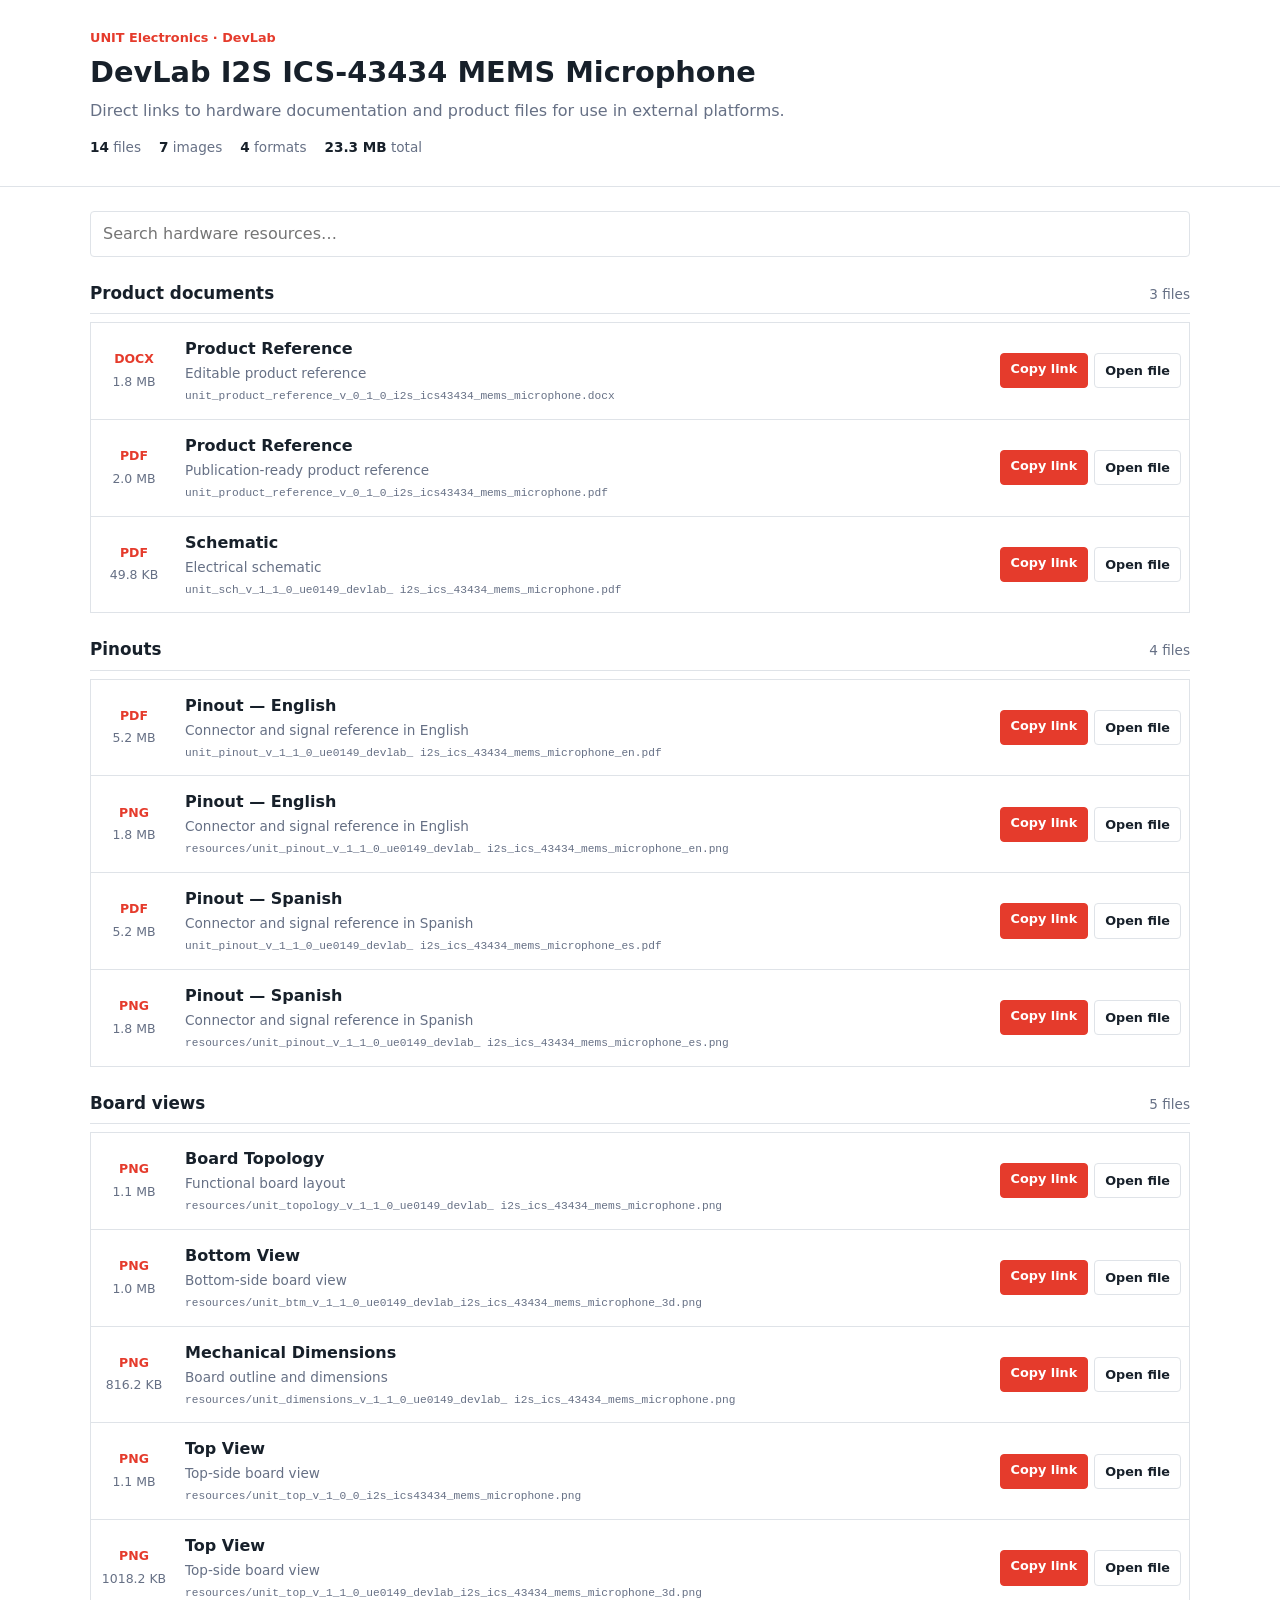
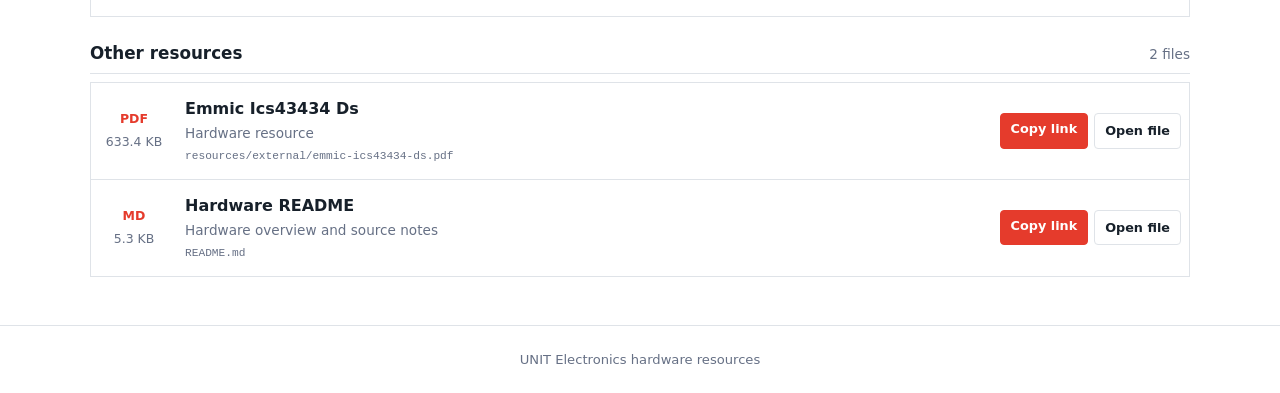
==== docs/index.html @ d840b743 "Auto-update hardware documentation [skip ci]" ====
<!DOCTYPE html>
<html lang="en">
<head>
  <base href="hardware/">
  <meta charset="UTF-8">
  <meta name="viewport" content="width=device-width, initial-scale=1.0">
  <meta name="description" content="DevLab I2S ICS-43434 MEMS Microphone hardware documentation and downloads">
  <title>DevLab I2S ICS-43434 MEMS Microphone | Hardware Resources</title>
  <style>
    :root {
      --ink: #17202a;
      --muted: #667085;
      --line: #dfe3e8;
      --brand: #e53b2c;
    }
    * { box-sizing: border-box; }
    body {
      margin: 0;
      color: var(--ink);
      font: 16px/1.5 Inter, ui-sans-serif, system-ui, -apple-system, sans-serif;
    }
    .site-header { border-bottom: 1px solid var(--line); }
    .header-content, main {
      width: min(1100px, calc(100% - 32px));
      margin: 0 auto;
    }
    .header-content { padding: 28px 0; }
    .eyebrow {
      margin: 0 0 4px;
      color: var(--brand);
      font-size: .8rem;
      font-weight: 700;
    }
    h1 { margin: 0; font-size: 1.8rem; }
    .subtitle { margin: 5px 0 0; color: var(--muted); }
    .summary {
      display: flex;
      flex-wrap: wrap;
      gap: 18px;
      margin-top: 14px;
      color: var(--muted);
      font-size: .85rem;
    }
    .summary strong { color: var(--ink); }
    main { padding: 24px 0 48px; }
    .toolbar { margin-bottom: 24px; }
    .search {
      width: 100%;
      padding: 10px 12px;
      border: 1px solid var(--line);
      border-radius: 4px;
      color: var(--ink);
      font: inherit;
    }
    .search:focus { outline: 2px solid #f6c4bf; border-color: var(--brand); }
    .resource-section { margin-top: 24px; }
    .section-heading {
      display: flex;
      align-items: baseline;
      justify-content: space-between;
      margin-bottom: 8px;
      border-bottom: 1px solid var(--line);
    }
    .section-heading h2 { margin: 0 0 7px; font-size: 1.05rem; }
    .section-heading span { color: var(--muted); font-size: .85rem; }
    .resource-list { border-top: 1px solid var(--line); }
    .resource-item {
      display: grid;
      grid-template-columns: 70px minmax(0, 1fr) auto;
      align-items: center;
      gap: 16px;
      padding: 14px 8px;
      border: 1px solid var(--line);
      border-top: 0;
    }
    .file-meta { display: grid; gap: 4px; text-align: center; }
    .file-type {
      color: var(--brand);
      font-size: .78rem;
    }
    .file-size { color: var(--muted); font-size: .78rem; }
    .resource-details { min-width: 0; }
    .resource-item h3 { margin: 0; font-size: 1rem; }
    .resource-item p {
      display: inline;
      margin: 0 8px 0 0;
      color: var(--muted);
      font-size: .85rem;
    }
    .resource-item code {
      display: block;
      overflow: hidden;
      margin-top: 3px;
      color: var(--muted);
      font-size: .7rem;
      text-overflow: ellipsis;
      white-space: nowrap;
    }
    .actions { display: flex; gap: 6px; }
    .button {
      display: inline-flex;
      justify-content: center;
      padding: 7px 10px;
      border: 1px solid var(--line);
      border-radius: 4px;
      color: var(--ink);
      background: #fff;
      cursor: pointer;
      text-decoration: none;
      font-size: .8rem;
      font-weight: 600;
      font-family: inherit;
    }
    .button:hover { border-color: #aeb4bd; }
    .button.primary { color: #fff; border-color: var(--brand); background: var(--brand); }
    .empty-state { display: none; padding: 32px 0; color: var(--muted); text-align: center; }
    footer { padding: 24px 16px; border-top: 1px solid var(--line); color: var(--muted); text-align: center; font-size: .82rem; }
    [hidden] { display: none !important; }
    .visually-hidden {
      position: absolute;
      width: 1px;
      height: 1px;
      padding: 0;
      margin: -1px;
      overflow: hidden;
      clip: rect(0, 0, 0, 0);
      white-space: nowrap;
      border: 0;
    }
    @media (max-width: 680px) {
      .resource-item { grid-template-columns: 52px minmax(0, 1fr); }
      .actions { grid-column: 1 / -1; padding-left: 68px; }
    }
  </style>
</head>
<body>
  <header class="site-header">
    <div class="header-content">
      <p class="eyebrow">UNIT Electronics · DevLab</p>
      <h1>DevLab I2S ICS-43434 MEMS Microphone</h1>
      <p class="subtitle">Direct links to hardware documentation and product files for use in external platforms.</p>
      <div class="summary" aria-label="Resource summary">
        <span><strong>14</strong> files</span>
        <span><strong>7</strong> images</span>
        <span><strong>4</strong> formats</span>
        <span><strong>23.3 MB</strong> total</span>
      </div>
    </div>
  </header>
  <main>
    <div class="toolbar">
      <label for="resource-search" class="visually-hidden">Search hardware resources</label>
      <input id="resource-search" class="search" type="search" placeholder="Search hardware resources…" autocomplete="off">
    </div>

      <section class="resource-section">
        <div class="section-heading">
          <h2>Product documents</h2>
          <span>3 files</span>
        </div>
        <div class="resource-list">
        <article class="resource-item" data-search="product reference unit_product_reference_v_0_1_0_i2s_ics43434_mems_microphone.docx editable product reference">
          <div class="file-meta">
            <strong class="file-type">DOCX</strong>
            <span class="file-size">1.8 MB</span>
          </div>
          <div class="resource-details">
            <h3>Product Reference</h3>
            <p>Editable product reference</p>
            <code title="unit_product_reference_v_0_1_0_i2s_ics43434_mems_microphone.docx">unit_product_reference_v_0_1_0_i2s_ics43434_mems_microphone.docx</code>
          </div>
          <div class="actions">
            <button class="button primary copy-link" type="button" data-url="unit_product_reference_v_0_1_0_i2s_ics43434_mems_microphone.docx">Copy link</button>
            <a class="button" href="unit_product_reference_v_0_1_0_i2s_ics43434_mems_microphone.docx" target="_blank" rel="noopener">Open file</a>
          </div>
        </article>

        <article class="resource-item" data-search="product reference unit_product_reference_v_0_1_0_i2s_ics43434_mems_microphone.pdf publication-ready product reference">
          <div class="file-meta">
            <strong class="file-type">PDF</strong>
            <span class="file-size">2.0 MB</span>
          </div>
          <div class="resource-details">
            <h3>Product Reference</h3>
            <p>Publication-ready product reference</p>
            <code title="unit_product_reference_v_0_1_0_i2s_ics43434_mems_microphone.pdf">unit_product_reference_v_0_1_0_i2s_ics43434_mems_microphone.pdf</code>
          </div>
          <div class="actions">
            <button class="button primary copy-link" type="button" data-url="unit_product_reference_v_0_1_0_i2s_ics43434_mems_microphone.pdf">Copy link</button>
            <a class="button" href="unit_product_reference_v_0_1_0_i2s_ics43434_mems_microphone.pdf" target="_blank" rel="noopener">Open file</a>
          </div>
        </article>

        <article class="resource-item" data-search="schematic unit_sch_v_1_1_0_ue0149_devlab_ i2s_ics_43434_mems_microphone.pdf electrical schematic">
          <div class="file-meta">
            <strong class="file-type">PDF</strong>
            <span class="file-size">49.8 KB</span>
          </div>
          <div class="resource-details">
            <h3>Schematic</h3>
            <p>Electrical schematic</p>
            <code title="unit_sch_v_1_1_0_ue0149_devlab_ i2s_ics_43434_mems_microphone.pdf">unit_sch_v_1_1_0_ue0149_devlab_ i2s_ics_43434_mems_microphone.pdf</code>
          </div>
          <div class="actions">
            <button class="button primary copy-link" type="button" data-url="unit_sch_v_1_1_0_ue0149_devlab_%20i2s_ics_43434_mems_microphone.pdf">Copy link</button>
            <a class="button" href="unit_sch_v_1_1_0_ue0149_devlab_%20i2s_ics_43434_mems_microphone.pdf" target="_blank" rel="noopener">Open file</a>
          </div>
        </article>
        </div>
      </section>
      <section class="resource-section">
        <div class="section-heading">
          <h2>Pinouts</h2>
          <span>4 files</span>
        </div>
        <div class="resource-list">
        <article class="resource-item" data-search="pinout — english unit_pinout_v_1_1_0_ue0149_devlab_ i2s_ics_43434_mems_microphone_en.pdf connector and signal reference in english">
          <div class="file-meta">
            <strong class="file-type">PDF</strong>
            <span class="file-size">5.2 MB</span>
          </div>
          <div class="resource-details">
            <h3>Pinout — English</h3>
            <p>Connector and signal reference in English</p>
            <code title="unit_pinout_v_1_1_0_ue0149_devlab_ i2s_ics_43434_mems_microphone_en.pdf">unit_pinout_v_1_1_0_ue0149_devlab_ i2s_ics_43434_mems_microphone_en.pdf</code>
          </div>
          <div class="actions">
            <button class="button primary copy-link" type="button" data-url="unit_pinout_v_1_1_0_ue0149_devlab_%20i2s_ics_43434_mems_microphone_en.pdf">Copy link</button>
            <a class="button" href="unit_pinout_v_1_1_0_ue0149_devlab_%20i2s_ics_43434_mems_microphone_en.pdf" target="_blank" rel="noopener">Open file</a>
          </div>
        </article>

        <article class="resource-item" data-search="pinout — english resources/unit_pinout_v_1_1_0_ue0149_devlab_ i2s_ics_43434_mems_microphone_en.png connector and signal reference in english">
          <div class="file-meta">
            <strong class="file-type">PNG</strong>
            <span class="file-size">1.8 MB</span>
          </div>
          <div class="resource-details">
            <h3>Pinout — English</h3>
            <p>Connector and signal reference in English</p>
            <code title="resources/unit_pinout_v_1_1_0_ue0149_devlab_ i2s_ics_43434_mems_microphone_en.png">resources/unit_pinout_v_1_1_0_ue0149_devlab_ i2s_ics_43434_mems_microphone_en.png</code>
          </div>
          <div class="actions">
            <button class="button primary copy-link" type="button" data-url="resources/unit_pinout_v_1_1_0_ue0149_devlab_%20i2s_ics_43434_mems_microphone_en.png">Copy link</button>
            <a class="button" href="resources/unit_pinout_v_1_1_0_ue0149_devlab_%20i2s_ics_43434_mems_microphone_en.png" target="_blank" rel="noopener">Open file</a>
          </div>
        </article>

        <article class="resource-item" data-search="pinout — spanish unit_pinout_v_1_1_0_ue0149_devlab_ i2s_ics_43434_mems_microphone_es.pdf connector and signal reference in spanish">
          <div class="file-meta">
            <strong class="file-type">PDF</strong>
            <span class="file-size">5.2 MB</span>
          </div>
          <div class="resource-details">
            <h3>Pinout — Spanish</h3>
            <p>Connector and signal reference in Spanish</p>
            <code title="unit_pinout_v_1_1_0_ue0149_devlab_ i2s_ics_43434_mems_microphone_es.pdf">unit_pinout_v_1_1_0_ue0149_devlab_ i2s_ics_43434_mems_microphone_es.pdf</code>
          </div>
          <div class="actions">
            <button class="button primary copy-link" type="button" data-url="unit_pinout_v_1_1_0_ue0149_devlab_%20i2s_ics_43434_mems_microphone_es.pdf">Copy link</button>
            <a class="button" href="unit_pinout_v_1_1_0_ue0149_devlab_%20i2s_ics_43434_mems_microphone_es.pdf" target="_blank" rel="noopener">Open file</a>
          </div>
        </article>

        <article class="resource-item" data-search="pinout — spanish resources/unit_pinout_v_1_1_0_ue0149_devlab_ i2s_ics_43434_mems_microphone_es.png connector and signal reference in spanish">
          <div class="file-meta">
            <strong class="file-type">PNG</strong>
            <span class="file-size">1.8 MB</span>
          </div>
          <div class="resource-details">
            <h3>Pinout — Spanish</h3>
            <p>Connector and signal reference in Spanish</p>
            <code title="resources/unit_pinout_v_1_1_0_ue0149_devlab_ i2s_ics_43434_mems_microphone_es.png">resources/unit_pinout_v_1_1_0_ue0149_devlab_ i2s_ics_43434_mems_microphone_es.png</code>
          </div>
          <div class="actions">
            <button class="button primary copy-link" type="button" data-url="resources/unit_pinout_v_1_1_0_ue0149_devlab_%20i2s_ics_43434_mems_microphone_es.png">Copy link</button>
            <a class="button" href="resources/unit_pinout_v_1_1_0_ue0149_devlab_%20i2s_ics_43434_mems_microphone_es.png" target="_blank" rel="noopener">Open file</a>
          </div>
        </article>
        </div>
      </section>
      <section class="resource-section">
        <div class="section-heading">
          <h2>Board views</h2>
          <span>5 files</span>
        </div>
        <div class="resource-list">
        <article class="resource-item" data-search="board topology resources/unit_topology_v_1_1_0_ue0149_devlab_ i2s_ics_43434_mems_microphone.png functional board layout">
          <div class="file-meta">
            <strong class="file-type">PNG</strong>
            <span class="file-size">1.1 MB</span>
          </div>
          <div class="resource-details">
            <h3>Board Topology</h3>
            <p>Functional board layout</p>
            <code title="resources/unit_topology_v_1_1_0_ue0149_devlab_ i2s_ics_43434_mems_microphone.png">resources/unit_topology_v_1_1_0_ue0149_devlab_ i2s_ics_43434_mems_microphone.png</code>
          </div>
          <div class="actions">
            <button class="button primary copy-link" type="button" data-url="resources/unit_topology_v_1_1_0_ue0149_devlab_%20i2s_ics_43434_mems_microphone.png">Copy link</button>
            <a class="button" href="resources/unit_topology_v_1_1_0_ue0149_devlab_%20i2s_ics_43434_mems_microphone.png" target="_blank" rel="noopener">Open file</a>
          </div>
        </article>

        <article class="resource-item" data-search="bottom view resources/unit_btm_v_1_1_0_ue0149_devlab_i2s_ics_43434_mems_microphone_3d.png bottom-side board view">
          <div class="file-meta">
            <strong class="file-type">PNG</strong>
            <span class="file-size">1.0 MB</span>
          </div>
          <div class="resource-details">
            <h3>Bottom View</h3>
            <p>Bottom-side board view</p>
            <code title="resources/unit_btm_v_1_1_0_ue0149_devlab_i2s_ics_43434_mems_microphone_3d.png">resources/unit_btm_v_1_1_0_ue0149_devlab_i2s_ics_43434_mems_microphone_3d.png</code>
          </div>
          <div class="actions">
            <button class="button primary copy-link" type="button" data-url="resources/unit_btm_v_1_1_0_ue0149_devlab_i2s_ics_43434_mems_microphone_3d.png">Copy link</button>
            <a class="button" href="resources/unit_btm_v_1_1_0_ue0149_devlab_i2s_ics_43434_mems_microphone_3d.png" target="_blank" rel="noopener">Open file</a>
          </div>
        </article>

        <article class="resource-item" data-search="mechanical dimensions resources/unit_dimensions_v_1_1_0_ue0149_devlab_ i2s_ics_43434_mems_microphone.png board outline and dimensions">
          <div class="file-meta">
            <strong class="file-type">PNG</strong>
            <span class="file-size">816.2 KB</span>
          </div>
          <div class="resource-details">
            <h3>Mechanical Dimensions</h3>
            <p>Board outline and dimensions</p>
            <code title="resources/unit_dimensions_v_1_1_0_ue0149_devlab_ i2s_ics_43434_mems_microphone.png">resources/unit_dimensions_v_1_1_0_ue0149_devlab_ i2s_ics_43434_mems_microphone.png</code>
          </div>
          <div class="actions">
            <button class="button primary copy-link" type="button" data-url="resources/unit_dimensions_v_1_1_0_ue0149_devlab_%20i2s_ics_43434_mems_microphone.png">Copy link</button>
            <a class="button" href="resources/unit_dimensions_v_1_1_0_ue0149_devlab_%20i2s_ics_43434_mems_microphone.png" target="_blank" rel="noopener">Open file</a>
          </div>
        </article>

        <article class="resource-item" data-search="top view resources/unit_top_v_1_0_0_i2s_ics43434_mems_microphone.png top-side board view">
          <div class="file-meta">
            <strong class="file-type">PNG</strong>
            <span class="file-size">1.1 MB</span>
          </div>
          <div class="resource-details">
            <h3>Top View</h3>
            <p>Top-side board view</p>
            <code title="resources/unit_top_v_1_0_0_i2s_ics43434_mems_microphone.png">resources/unit_top_v_1_0_0_i2s_ics43434_mems_microphone.png</code>
          </div>
          <div class="actions">
            <button class="button primary copy-link" type="button" data-url="resources/unit_top_v_1_0_0_i2s_ics43434_mems_microphone.png">Copy link</button>
            <a class="button" href="resources/unit_top_v_1_0_0_i2s_ics43434_mems_microphone.png" target="_blank" rel="noopener">Open file</a>
          </div>
        </article>

        <article class="resource-item" data-search="top view resources/unit_top_v_1_1_0_ue0149_devlab_i2s_ics_43434_mems_microphone_3d.png top-side board view">
          <div class="file-meta">
            <strong class="file-type">PNG</strong>
            <span class="file-size">1018.2 KB</span>
          </div>
          <div class="resource-details">
            <h3>Top View</h3>
            <p>Top-side board view</p>
            <code title="resources/unit_top_v_1_1_0_ue0149_devlab_i2s_ics_43434_mems_microphone_3d.png">resources/unit_top_v_1_1_0_ue0149_devlab_i2s_ics_43434_mems_microphone_3d.png</code>
          </div>
          <div class="actions">
            <button class="button primary copy-link" type="button" data-url="resources/unit_top_v_1_1_0_ue0149_devlab_i2s_ics_43434_mems_microphone_3d.png">Copy link</button>
            <a class="button" href="resources/unit_top_v_1_1_0_ue0149_devlab_i2s_ics_43434_mems_microphone_3d.png" target="_blank" rel="noopener">Open file</a>
          </div>
        </article>
        </div>
      </section>
      <section class="resource-section">
        <div class="section-heading">
          <h2>Other resources</h2>
          <span>2 files</span>
        </div>
        <div class="resource-list">
        <article class="resource-item" data-search="emmic ics43434 ds resources/external/emmic-ics43434-ds.pdf hardware resource">
          <div class="file-meta">
            <strong class="file-type">PDF</strong>
            <span class="file-size">633.4 KB</span>
          </div>
          <div class="resource-details">
            <h3>Emmic Ics43434 Ds</h3>
            <p>Hardware resource</p>
            <code title="resources/external/emmic-ics43434-ds.pdf">resources/external/emmic-ics43434-ds.pdf</code>
          </div>
          <div class="actions">
            <button class="button primary copy-link" type="button" data-url="resources/external/emmic-ics43434-ds.pdf">Copy link</button>
            <a class="button" href="resources/external/emmic-ics43434-ds.pdf" target="_blank" rel="noopener">Open file</a>
          </div>
        </article>

        <article class="resource-item" data-search="hardware readme readme.md hardware overview and source notes">
          <div class="file-meta">
            <strong class="file-type">MD</strong>
            <span class="file-size">5.3 KB</span>
          </div>
          <div class="resource-details">
            <h3>Hardware README</h3>
            <p>Hardware overview and source notes</p>
            <code title="README.md">README.md</code>
          </div>
          <div class="actions">
            <button class="button primary copy-link" type="button" data-url="README.md">Copy link</button>
            <a class="button" href="README.md" target="_blank" rel="noopener">Open file</a>
          </div>
        </article>
        </div>
      </section>
    <p id="empty-state" class="empty-state">No resources match your search.</p>
  </main>
  <footer>UNIT Electronics hardware resources</footer>
  <script>
    const search = document.getElementById('resource-search');
    const sections = [...document.querySelectorAll('.resource-section')];
    const emptyState = document.getElementById('empty-state');
    const copyText = async (text) => {
      try {
        await navigator.clipboard.writeText(text);
      } catch (error) {
        const input = document.createElement('textarea');
        input.value = text;
        input.style.position = 'fixed';
        input.style.opacity = '0';
        document.body.appendChild(input);
        input.select();
        document.execCommand('copy');
        input.remove();
      }
    };
    document.querySelectorAll('.copy-link').forEach((button) => {
      button.addEventListener('click', async () => {
        const absoluteUrl = new URL(button.dataset.url, document.baseURI).href;
        await copyText(absoluteUrl);
        const originalLabel = button.textContent;
        button.textContent = 'Copied';
        setTimeout(() => { button.textContent = originalLabel; }, 1600);
      });
    });
    search.addEventListener('input', () => {
      const query = search.value.trim().toLowerCase();
      let visibleCards = 0;
      sections.forEach((section) => {
        let sectionCards = 0;
        section.querySelectorAll('.resource-item').forEach((card) => {
          const match = card.dataset.search.includes(query);
          card.hidden = !match;
          sectionCards += Number(match);
        });
        section.hidden = sectionCards === 0;
        visibleCards += sectionCards;
      });
      emptyState.style.display = visibleCards ? 'none' : 'block';
    });
  </script>
</body>
</html>
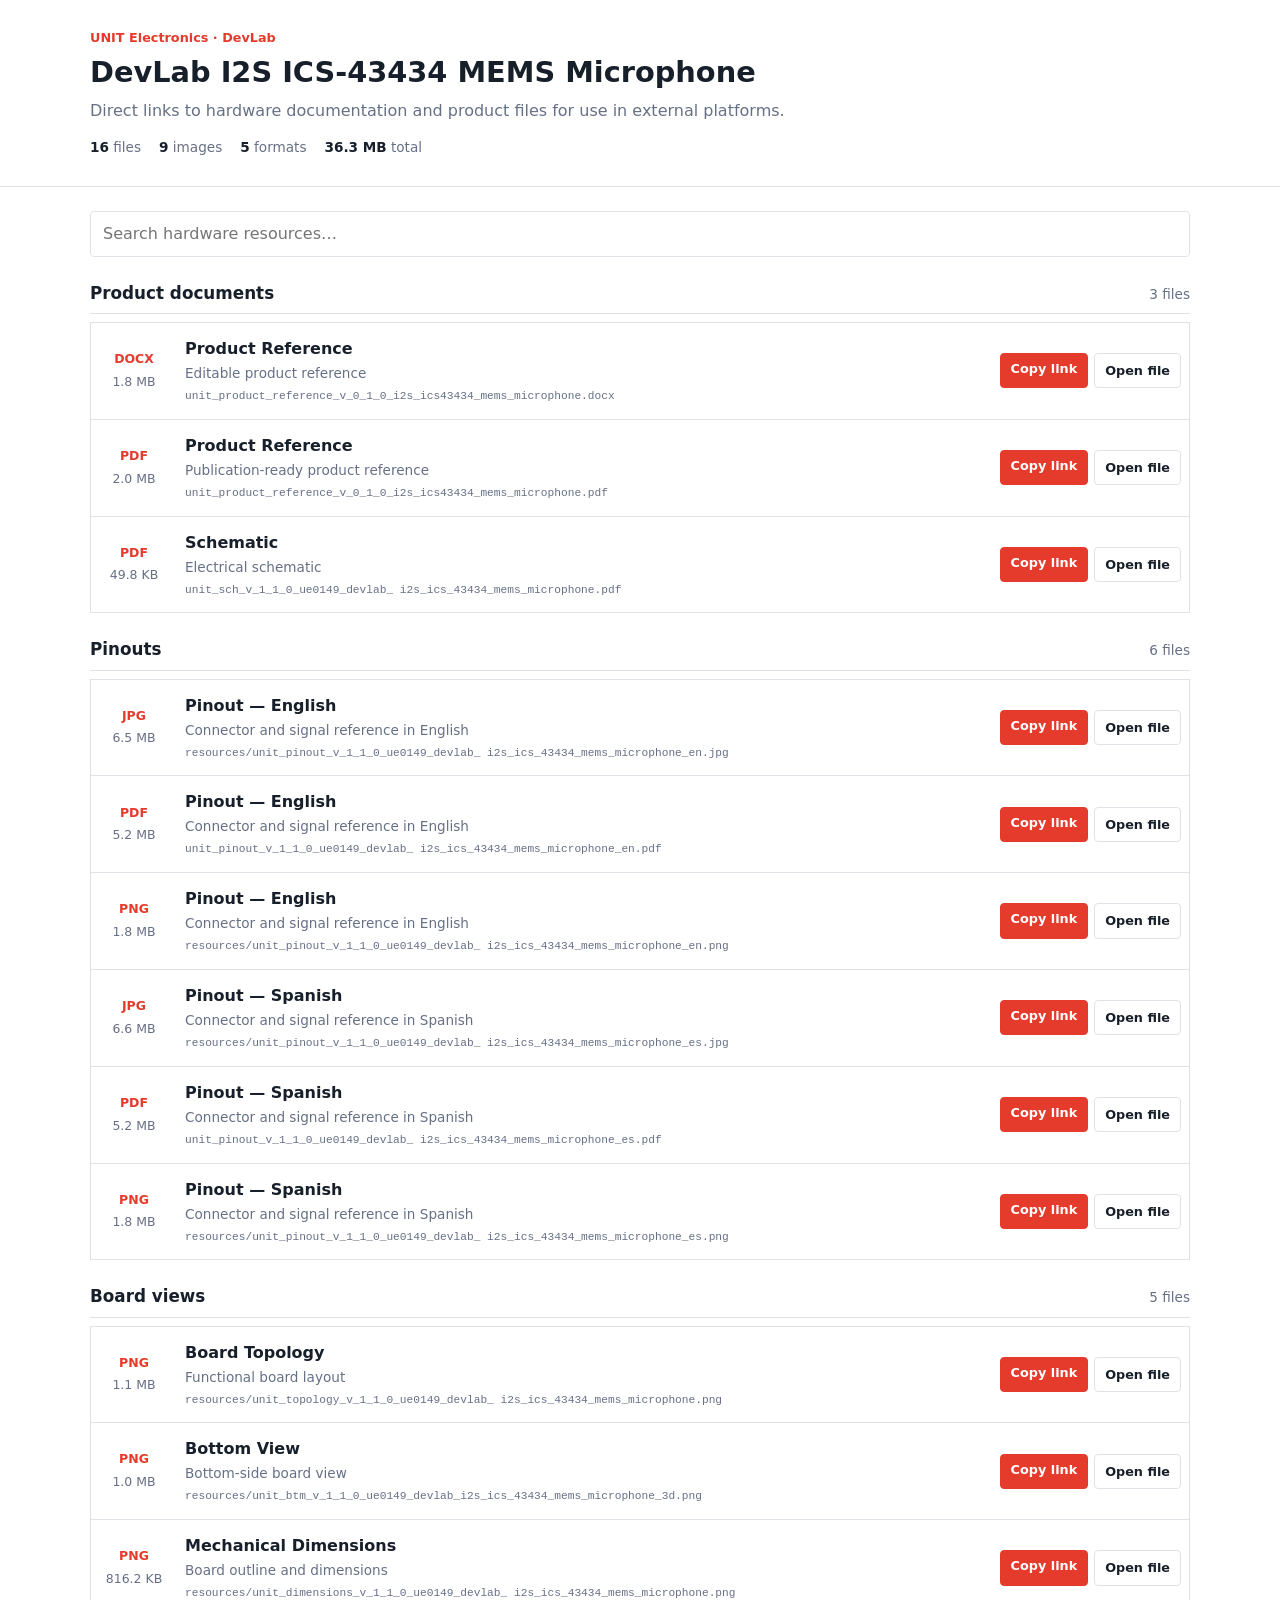
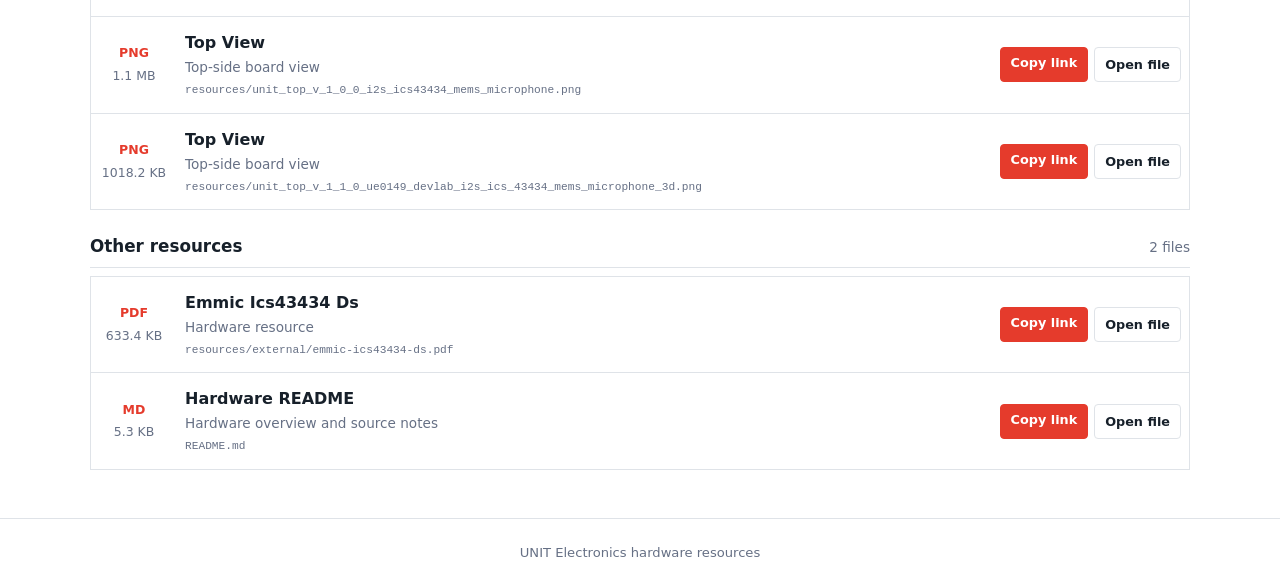
==== commit c5053a4f: "Auto-update hardware documentation [skip ci]" ====
--- a/docs/index.html
+++ b/docs/index.html
@@ -140,10 +140,10 @@
       <h1>DevLab I2S ICS-43434 MEMS Microphone</h1>
       <p class="subtitle">Direct links to hardware documentation and product files for use in external platforms.</p>
       <div class="summary" aria-label="Resource summary">
-        <span><strong>14</strong> files</span>
-        <span><strong>7</strong> images</span>
-        <span><strong>4</strong> formats</span>
-        <span><strong>23.3 MB</strong> total</span>
+        <span><strong>16</strong> files</span>
+        <span><strong>9</strong> images</span>
+        <span><strong>5</strong> formats</span>
+        <span><strong>36.3 MB</strong> total</span>
       </div>
     </div>
   </header>
@@ -211,9 +211,25 @@
       <section class="resource-section">
         <div class="section-heading">
           <h2>Pinouts</h2>
-          <span>4 files</span>
+          <span>6 files</span>
         </div>
         <div class="resource-list">
+        <article class="resource-item" data-search="pinout — english resources/unit_pinout_v_1_1_0_ue0149_devlab_ i2s_ics_43434_mems_microphone_en.jpg connector and signal reference in english">
+          <div class="file-meta">
+            <strong class="file-type">JPG</strong>
+            <span class="file-size">6.5 MB</span>
+          </div>
+          <div class="resource-details">
+            <h3>Pinout — English</h3>
+            <p>Connector and signal reference in English</p>
+            <code title="resources/unit_pinout_v_1_1_0_ue0149_devlab_ i2s_ics_43434_mems_microphone_en.jpg">resources/unit_pinout_v_1_1_0_ue0149_devlab_ i2s_ics_43434_mems_microphone_en.jpg</code>
+          </div>
+          <div class="actions">
+            <button class="button primary copy-link" type="button" data-url="resources/unit_pinout_v_1_1_0_ue0149_devlab_%20i2s_ics_43434_mems_microphone_en.jpg">Copy link</button>
+            <a class="button" href="resources/unit_pinout_v_1_1_0_ue0149_devlab_%20i2s_ics_43434_mems_microphone_en.jpg" target="_blank" rel="noopener">Open file</a>
+          </div>
+        </article>
+
         <article class="resource-item" data-search="pinout — english unit_pinout_v_1_1_0_ue0149_devlab_ i2s_ics_43434_mems_microphone_en.pdf connector and signal reference in english">
           <div class="file-meta">
             <strong class="file-type">PDF</strong>
@@ -243,6 +259,22 @@
           <div class="actions">
             <button class="button primary copy-link" type="button" data-url="resources/unit_pinout_v_1_1_0_ue0149_devlab_%20i2s_ics_43434_mems_microphone_en.png">Copy link</button>
             <a class="button" href="resources/unit_pinout_v_1_1_0_ue0149_devlab_%20i2s_ics_43434_mems_microphone_en.png" target="_blank" rel="noopener">Open file</a>
+          </div>
+        </article>
+
+        <article class="resource-item" data-search="pinout — spanish resources/unit_pinout_v_1_1_0_ue0149_devlab_ i2s_ics_43434_mems_microphone_es.jpg connector and signal reference in spanish">
+          <div class="file-meta">
+            <strong class="file-type">JPG</strong>
+            <span class="file-size">6.6 MB</span>
+          </div>
+          <div class="resource-details">
+            <h3>Pinout — Spanish</h3>
+            <p>Connector and signal reference in Spanish</p>
+            <code title="resources/unit_pinout_v_1_1_0_ue0149_devlab_ i2s_ics_43434_mems_microphone_es.jpg">resources/unit_pinout_v_1_1_0_ue0149_devlab_ i2s_ics_43434_mems_microphone_es.jpg</code>
+          </div>
+          <div class="actions">
+            <button class="button primary copy-link" type="button" data-url="resources/unit_pinout_v_1_1_0_ue0149_devlab_%20i2s_ics_43434_mems_microphone_es.jpg">Copy link</button>
+            <a class="button" href="resources/unit_pinout_v_1_1_0_ue0149_devlab_%20i2s_ics_43434_mems_microphone_es.jpg" target="_blank" rel="noopener">Open file</a>
           </div>
         </article>
 
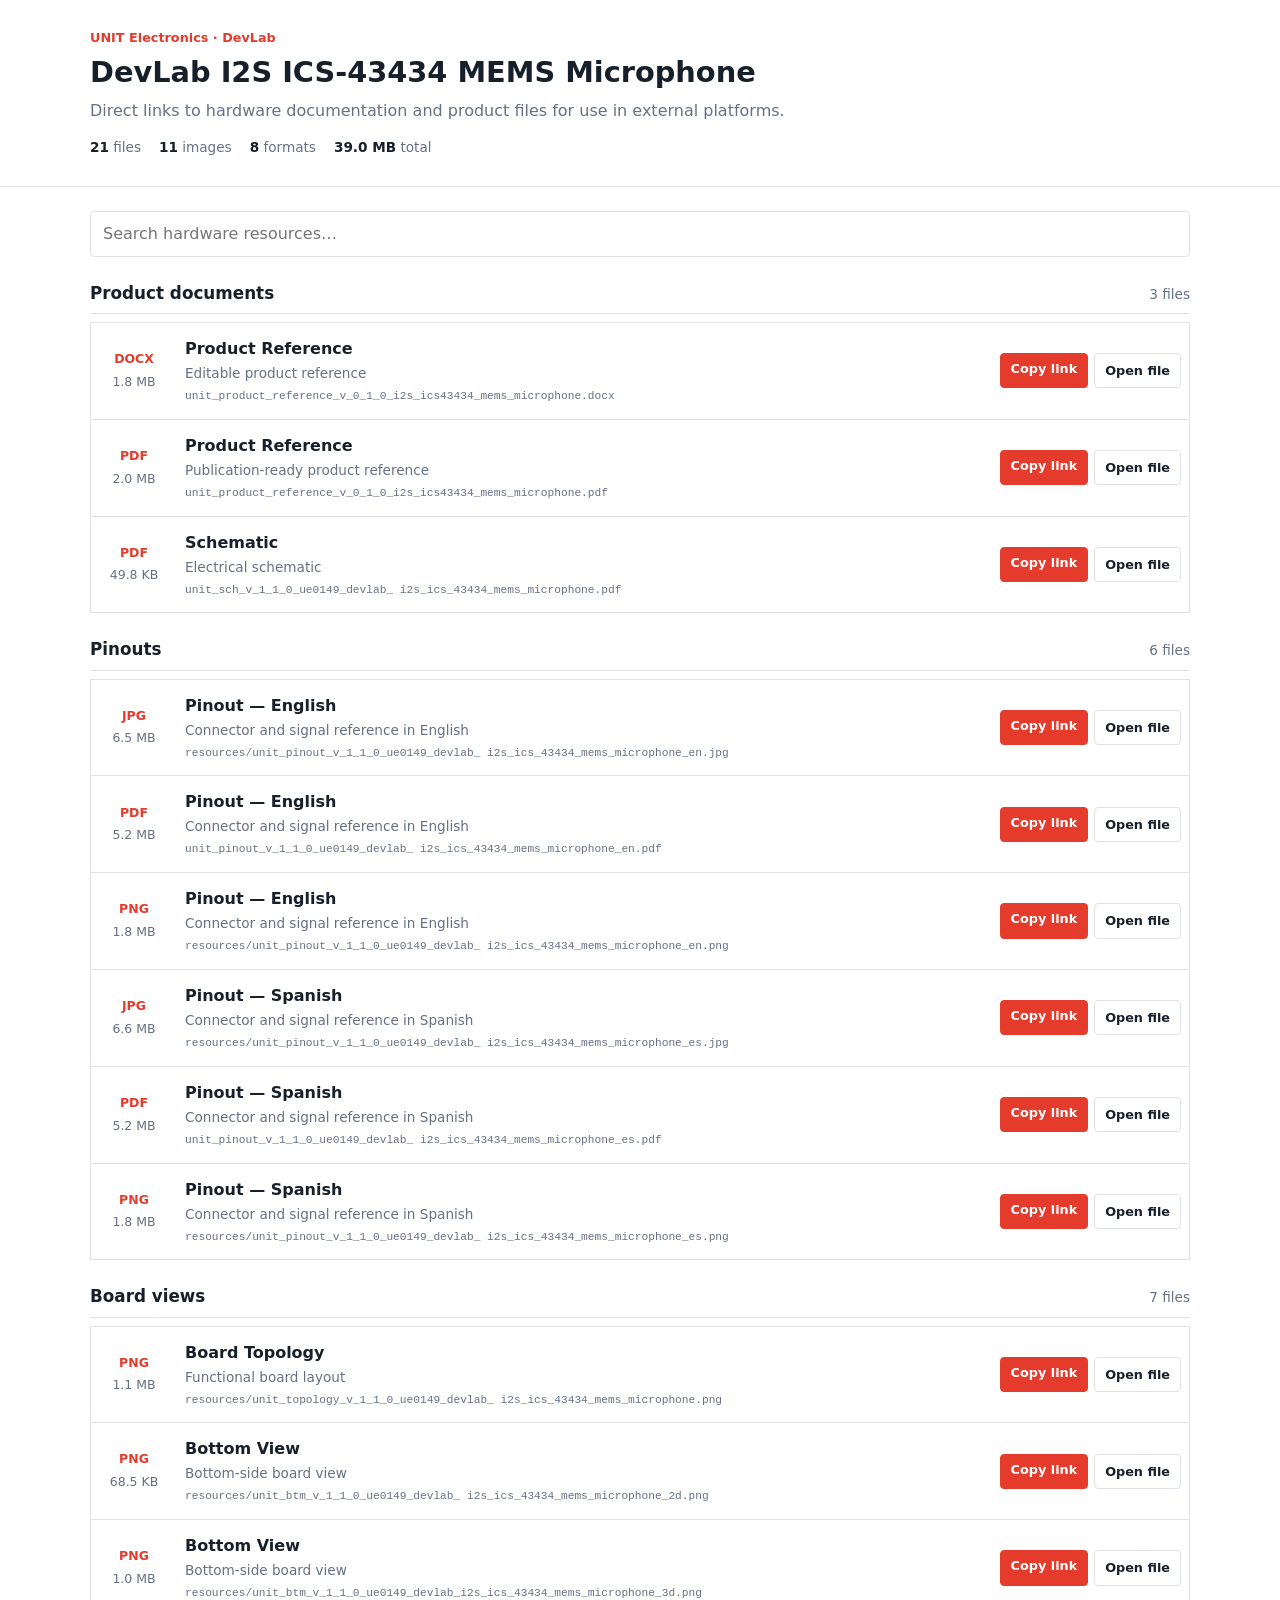
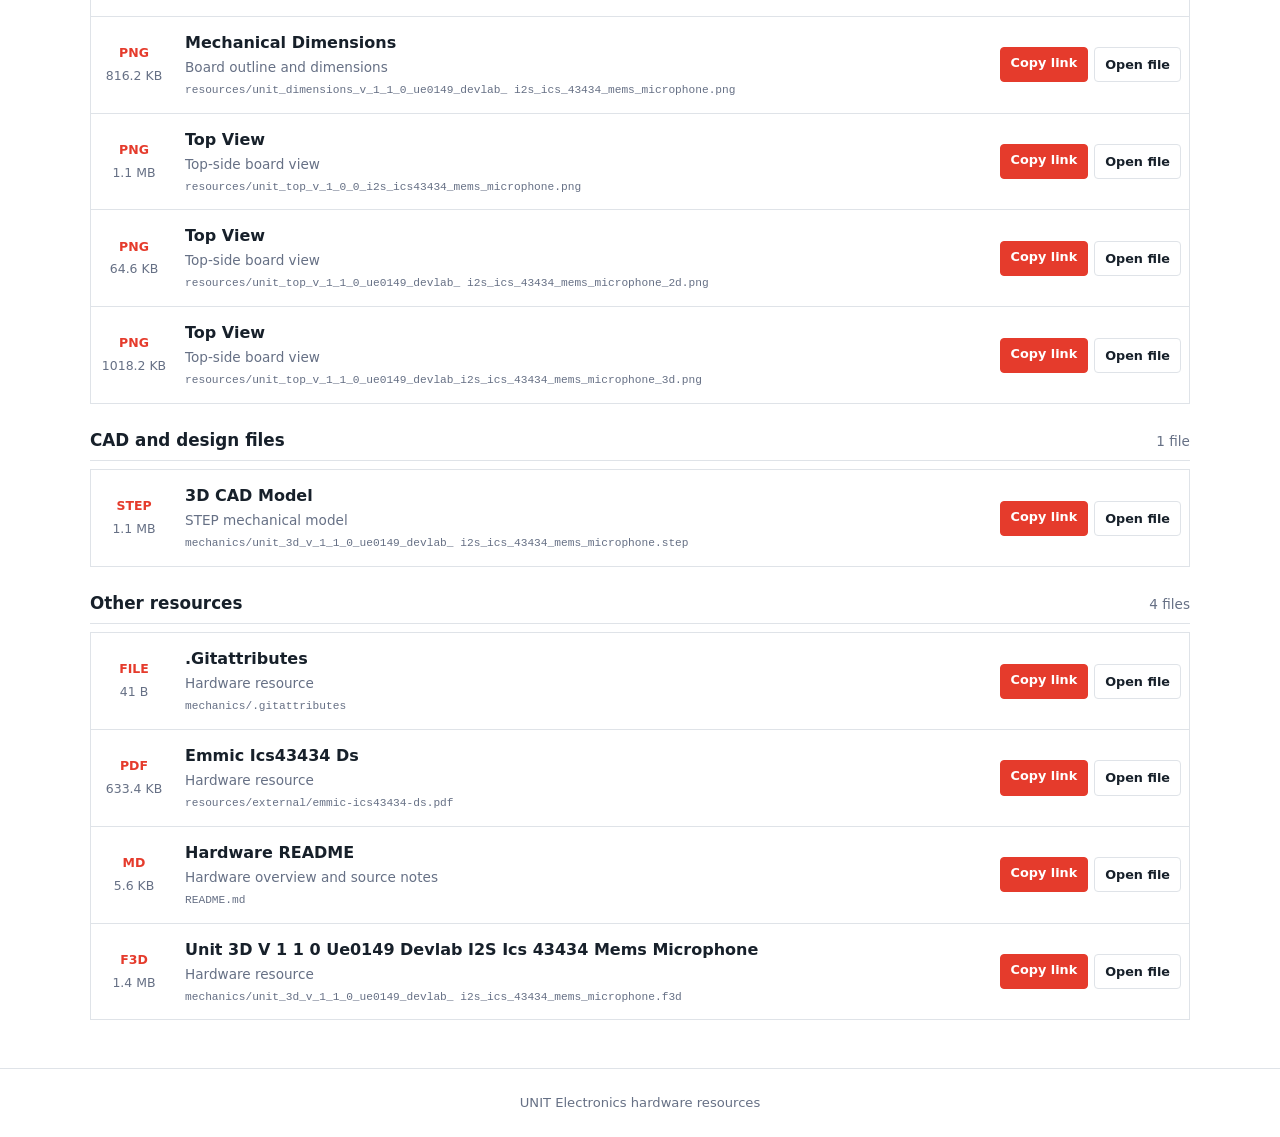
==== commit b2c4743a: "Auto-update hardware documentation [skip ci]" ====
--- a/docs/index.html
+++ b/docs/index.html
@@ -140,10 +140,10 @@
       <h1>DevLab I2S ICS-43434 MEMS Microphone</h1>
       <p class="subtitle">Direct links to hardware documentation and product files for use in external platforms.</p>
       <div class="summary" aria-label="Resource summary">
-        <span><strong>16</strong> files</span>
-        <span><strong>9</strong> images</span>
-        <span><strong>5</strong> formats</span>
-        <span><strong>36.3 MB</strong> total</span>
+        <span><strong>21</strong> files</span>
+        <span><strong>11</strong> images</span>
+        <span><strong>8</strong> formats</span>
+        <span><strong>39.0 MB</strong> total</span>
       </div>
     </div>
   </header>
@@ -314,7 +314,7 @@
       <section class="resource-section">
         <div class="section-heading">
           <h2>Board views</h2>
-          <span>5 files</span>
+          <span>7 files</span>
         </div>
         <div class="resource-list">
         <article class="resource-item" data-search="board topology resources/unit_topology_v_1_1_0_ue0149_devlab_ i2s_ics_43434_mems_microphone.png functional board layout">
@@ -333,6 +333,22 @@
           </div>
         </article>
 
+        <article class="resource-item" data-search="bottom view resources/unit_btm_v_1_1_0_ue0149_devlab_ i2s_ics_43434_mems_microphone_2d.png bottom-side board view">
+          <div class="file-meta">
+            <strong class="file-type">PNG</strong>
+            <span class="file-size">68.5 KB</span>
+          </div>
+          <div class="resource-details">
+            <h3>Bottom View</h3>
+            <p>Bottom-side board view</p>
+            <code title="resources/unit_btm_v_1_1_0_ue0149_devlab_ i2s_ics_43434_mems_microphone_2d.png">resources/unit_btm_v_1_1_0_ue0149_devlab_ i2s_ics_43434_mems_microphone_2d.png</code>
+          </div>
+          <div class="actions">
+            <button class="button primary copy-link" type="button" data-url="resources/unit_btm_v_1_1_0_ue0149_devlab_%20i2s_ics_43434_mems_microphone_2d.png">Copy link</button>
+            <a class="button" href="resources/unit_btm_v_1_1_0_ue0149_devlab_%20i2s_ics_43434_mems_microphone_2d.png" target="_blank" rel="noopener">Open file</a>
+          </div>
+        </article>
+
         <article class="resource-item" data-search="bottom view resources/unit_btm_v_1_1_0_ue0149_devlab_i2s_ics_43434_mems_microphone_3d.png bottom-side board view">
           <div class="file-meta">
             <strong class="file-type">PNG</strong>
@@ -381,6 +397,22 @@
           </div>
         </article>
 
+        <article class="resource-item" data-search="top view resources/unit_top_v_1_1_0_ue0149_devlab_ i2s_ics_43434_mems_microphone_2d.png top-side board view">
+          <div class="file-meta">
+            <strong class="file-type">PNG</strong>
+            <span class="file-size">64.6 KB</span>
+          </div>
+          <div class="resource-details">
+            <h3>Top View</h3>
+            <p>Top-side board view</p>
+            <code title="resources/unit_top_v_1_1_0_ue0149_devlab_ i2s_ics_43434_mems_microphone_2d.png">resources/unit_top_v_1_1_0_ue0149_devlab_ i2s_ics_43434_mems_microphone_2d.png</code>
+          </div>
+          <div class="actions">
+            <button class="button primary copy-link" type="button" data-url="resources/unit_top_v_1_1_0_ue0149_devlab_%20i2s_ics_43434_mems_microphone_2d.png">Copy link</button>
+            <a class="button" href="resources/unit_top_v_1_1_0_ue0149_devlab_%20i2s_ics_43434_mems_microphone_2d.png" target="_blank" rel="noopener">Open file</a>
+          </div>
+        </article>
+
         <article class="resource-item" data-search="top view resources/unit_top_v_1_1_0_ue0149_devlab_i2s_ics_43434_mems_microphone_3d.png top-side board view">
           <div class="file-meta">
             <strong class="file-type">PNG</strong>
@@ -394,6 +426,29 @@
           <div class="actions">
             <button class="button primary copy-link" type="button" data-url="resources/unit_top_v_1_1_0_ue0149_devlab_i2s_ics_43434_mems_microphone_3d.png">Copy link</button>
             <a class="button" href="resources/unit_top_v_1_1_0_ue0149_devlab_i2s_ics_43434_mems_microphone_3d.png" target="_blank" rel="noopener">Open file</a>
+          </div>
+        </article>
+        </div>
+      </section>
+      <section class="resource-section">
+        <div class="section-heading">
+          <h2>CAD and design files</h2>
+          <span>1 file</span>
+        </div>
+        <div class="resource-list">
+        <article class="resource-item" data-search="3d cad model mechanics/unit_3d_v_1_1_0_ue0149_devlab_ i2s_ics_43434_mems_microphone.step step mechanical model">
+          <div class="file-meta">
+            <strong class="file-type">STEP</strong>
+            <span class="file-size">1.1 MB</span>
+          </div>
+          <div class="resource-details">
+            <h3>3D CAD Model</h3>
+            <p>STEP mechanical model</p>
+            <code title="mechanics/unit_3d_v_1_1_0_ue0149_devlab_ i2s_ics_43434_mems_microphone.step">mechanics/unit_3d_v_1_1_0_ue0149_devlab_ i2s_ics_43434_mems_microphone.step</code>
+          </div>
+          <div class="actions">
+            <button class="button primary copy-link" type="button" data-url="mechanics/unit_3d_v_1_1_0_ue0149_devlab_%20i2s_ics_43434_mems_microphone.step">Copy link</button>
+            <a class="button" href="mechanics/unit_3d_v_1_1_0_ue0149_devlab_%20i2s_ics_43434_mems_microphone.step" target="_blank" rel="noopener">Open file</a>
           </div>
         </article>
         </div>
@@ -401,9 +456,25 @@
       <section class="resource-section">
         <div class="section-heading">
           <h2>Other resources</h2>
-          <span>2 files</span>
+          <span>4 files</span>
         </div>
         <div class="resource-list">
+        <article class="resource-item" data-search=".gitattributes mechanics/.gitattributes hardware resource">
+          <div class="file-meta">
+            <strong class="file-type">FILE</strong>
+            <span class="file-size">41 B</span>
+          </div>
+          <div class="resource-details">
+            <h3>.Gitattributes</h3>
+            <p>Hardware resource</p>
+            <code title="mechanics/.gitattributes">mechanics/.gitattributes</code>
+          </div>
+          <div class="actions">
+            <button class="button primary copy-link" type="button" data-url="mechanics/.gitattributes">Copy link</button>
+            <a class="button" href="mechanics/.gitattributes" target="_blank" rel="noopener">Open file</a>
+          </div>
+        </article>
+
         <article class="resource-item" data-search="emmic ics43434 ds resources/external/emmic-ics43434-ds.pdf hardware resource">
           <div class="file-meta">
             <strong class="file-type">PDF</strong>
@@ -423,7 +494,7 @@
         <article class="resource-item" data-search="hardware readme readme.md hardware overview and source notes">
           <div class="file-meta">
             <strong class="file-type">MD</strong>
-            <span class="file-size">5.3 KB</span>
+            <span class="file-size">5.6 KB</span>
           </div>
           <div class="resource-details">
             <h3>Hardware README</h3>
@@ -433,6 +504,22 @@
           <div class="actions">
             <button class="button primary copy-link" type="button" data-url="README.md">Copy link</button>
             <a class="button" href="README.md" target="_blank" rel="noopener">Open file</a>
+          </div>
+        </article>
+
+        <article class="resource-item" data-search="unit 3d v 1 1 0 ue0149 devlab  i2s ics 43434 mems microphone mechanics/unit_3d_v_1_1_0_ue0149_devlab_ i2s_ics_43434_mems_microphone.f3d hardware resource">
+          <div class="file-meta">
+            <strong class="file-type">F3D</strong>
+            <span class="file-size">1.4 MB</span>
+          </div>
+          <div class="resource-details">
+            <h3>Unit 3D V 1 1 0 Ue0149 Devlab  I2S Ics 43434 Mems Microphone</h3>
+            <p>Hardware resource</p>
+            <code title="mechanics/unit_3d_v_1_1_0_ue0149_devlab_ i2s_ics_43434_mems_microphone.f3d">mechanics/unit_3d_v_1_1_0_ue0149_devlab_ i2s_ics_43434_mems_microphone.f3d</code>
+          </div>
+          <div class="actions">
+            <button class="button primary copy-link" type="button" data-url="mechanics/unit_3d_v_1_1_0_ue0149_devlab_%20i2s_ics_43434_mems_microphone.f3d">Copy link</button>
+            <a class="button" href="mechanics/unit_3d_v_1_1_0_ue0149_devlab_%20i2s_ics_43434_mems_microphone.f3d" target="_blank" rel="noopener">Open file</a>
           </div>
         </article>
         </div>
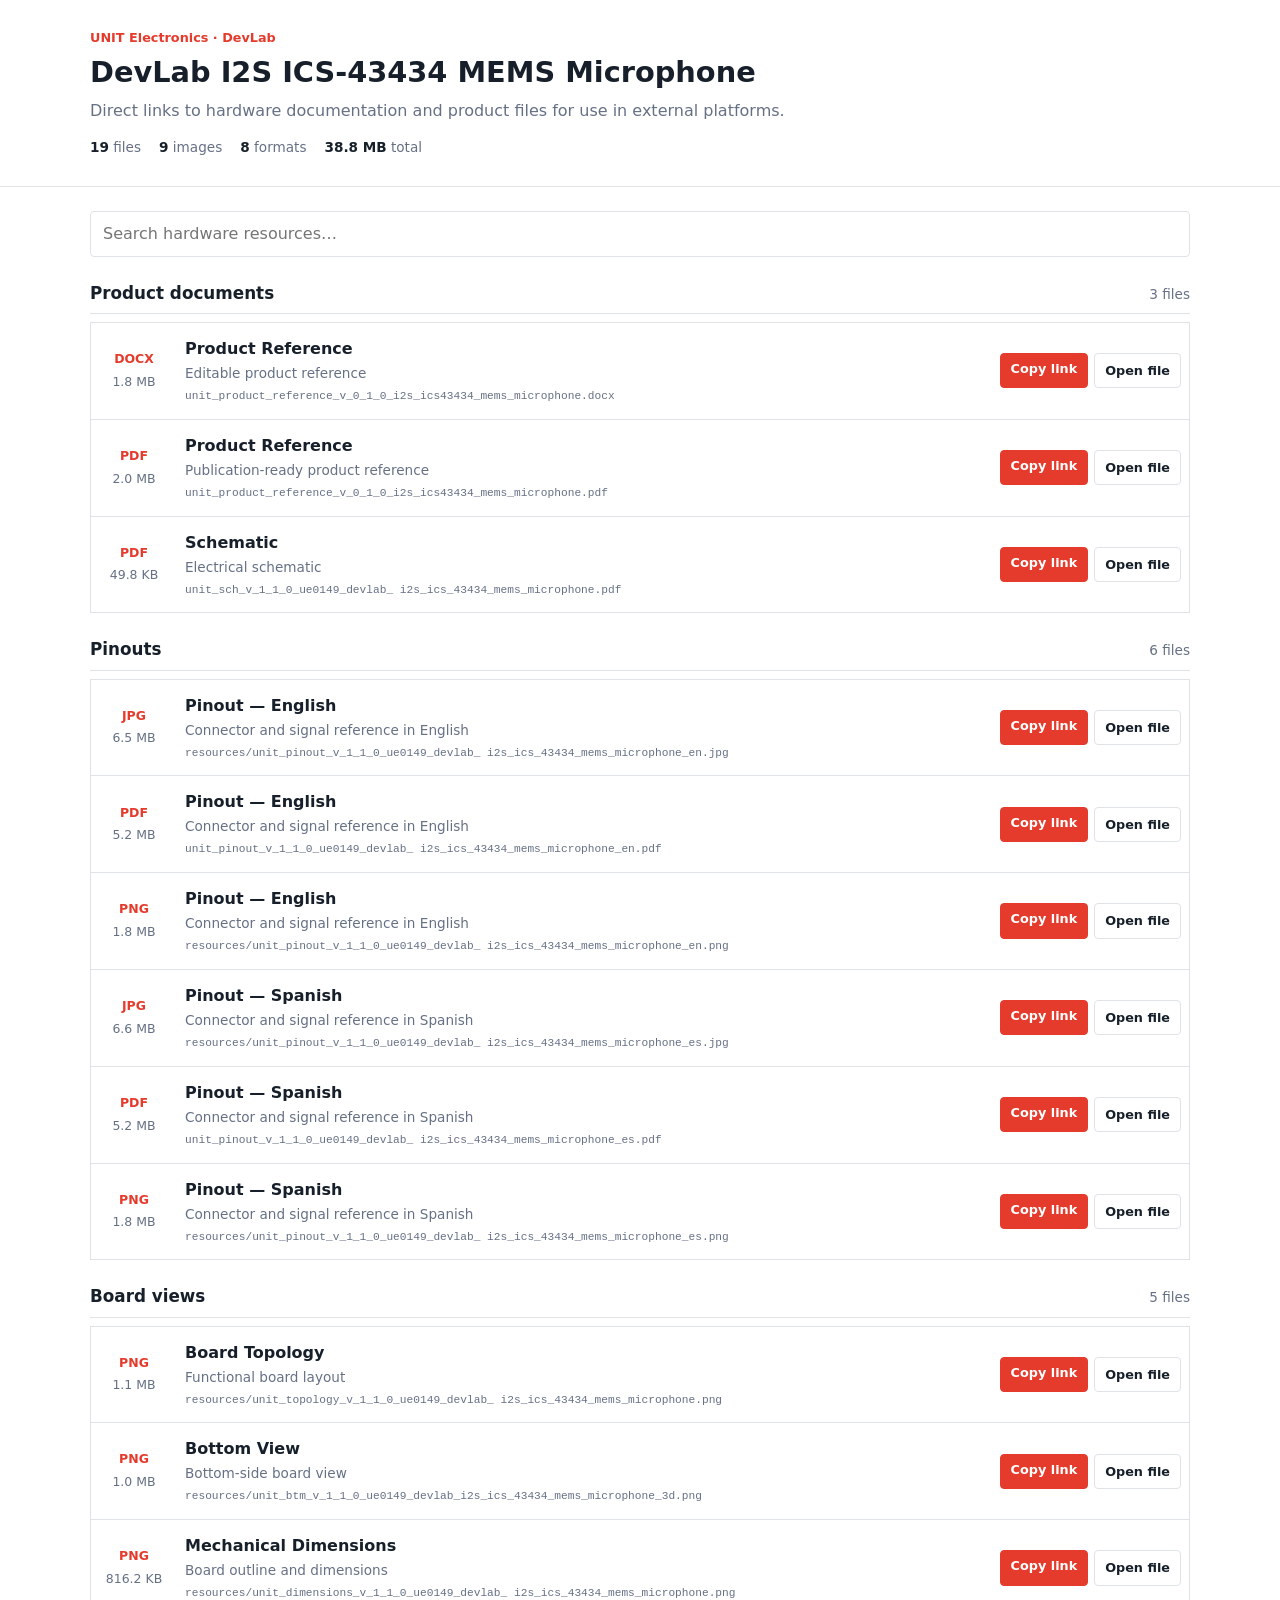
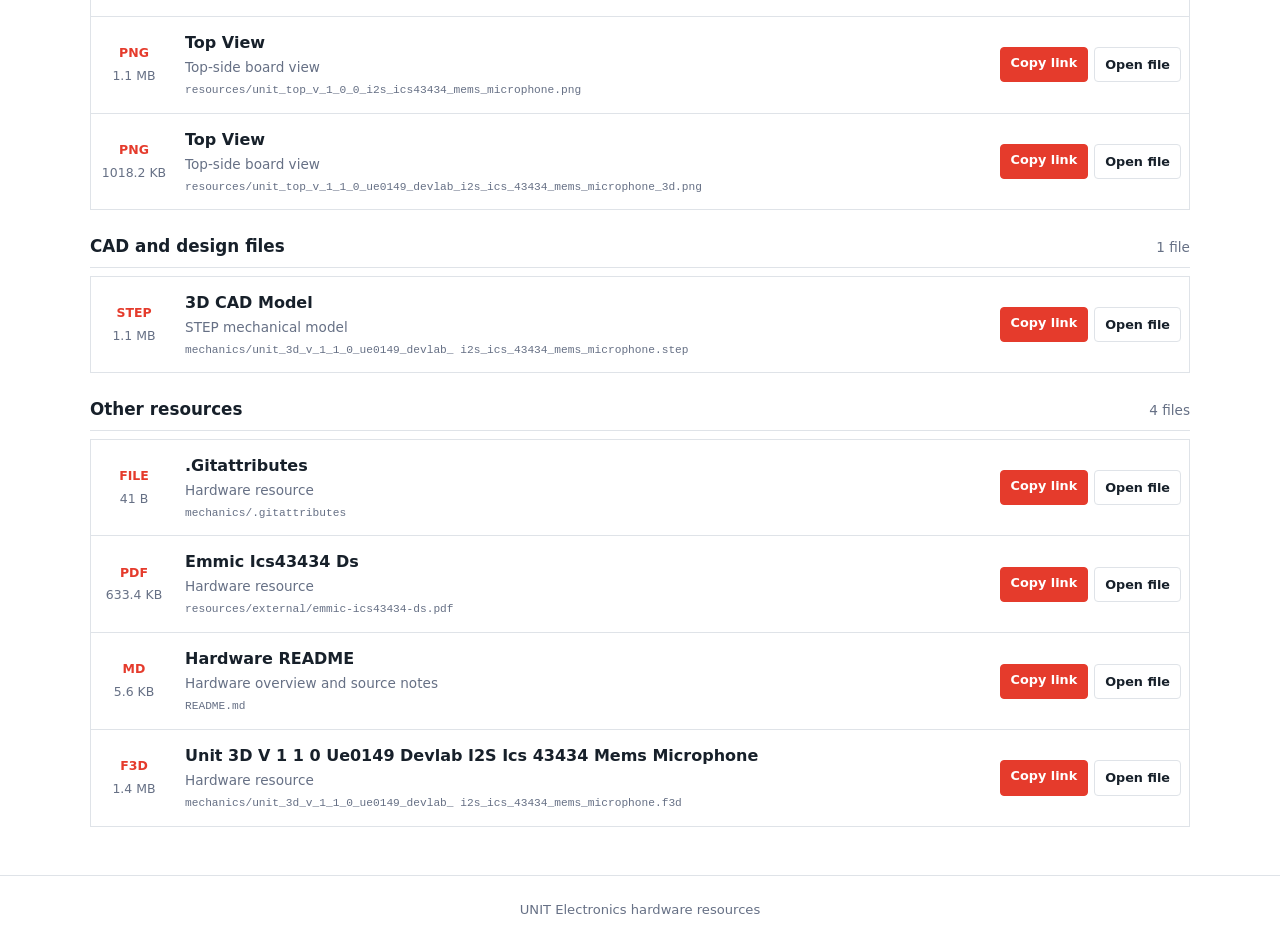
==== commit 874a28e1: "Auto-update hardware documentation [skip ci]" ====
--- a/docs/index.html
+++ b/docs/index.html
@@ -140,10 +140,10 @@
       <h1>DevLab I2S ICS-43434 MEMS Microphone</h1>
       <p class="subtitle">Direct links to hardware documentation and product files for use in external platforms.</p>
       <div class="summary" aria-label="Resource summary">
-        <span><strong>21</strong> files</span>
-        <span><strong>11</strong> images</span>
+        <span><strong>19</strong> files</span>
+        <span><strong>9</strong> images</span>
         <span><strong>8</strong> formats</span>
-        <span><strong>39.0 MB</strong> total</span>
+        <span><strong>38.8 MB</strong> total</span>
       </div>
     </div>
   </header>
@@ -314,7 +314,7 @@
       <section class="resource-section">
         <div class="section-heading">
           <h2>Board views</h2>
-          <span>7 files</span>
+          <span>5 files</span>
         </div>
         <div class="resource-list">
         <article class="resource-item" data-search="board topology resources/unit_topology_v_1_1_0_ue0149_devlab_ i2s_ics_43434_mems_microphone.png functional board layout">
@@ -333,22 +333,6 @@
           </div>
         </article>
 
-        <article class="resource-item" data-search="bottom view resources/unit_btm_v_1_1_0_ue0149_devlab_ i2s_ics_43434_mems_microphone_2d.png bottom-side board view">
-          <div class="file-meta">
-            <strong class="file-type">PNG</strong>
-            <span class="file-size">68.5 KB</span>
-          </div>
-          <div class="resource-details">
-            <h3>Bottom View</h3>
-            <p>Bottom-side board view</p>
-            <code title="resources/unit_btm_v_1_1_0_ue0149_devlab_ i2s_ics_43434_mems_microphone_2d.png">resources/unit_btm_v_1_1_0_ue0149_devlab_ i2s_ics_43434_mems_microphone_2d.png</code>
-          </div>
-          <div class="actions">
-            <button class="button primary copy-link" type="button" data-url="resources/unit_btm_v_1_1_0_ue0149_devlab_%20i2s_ics_43434_mems_microphone_2d.png">Copy link</button>
-            <a class="button" href="resources/unit_btm_v_1_1_0_ue0149_devlab_%20i2s_ics_43434_mems_microphone_2d.png" target="_blank" rel="noopener">Open file</a>
-          </div>
-        </article>
-
         <article class="resource-item" data-search="bottom view resources/unit_btm_v_1_1_0_ue0149_devlab_i2s_ics_43434_mems_microphone_3d.png bottom-side board view">
           <div class="file-meta">
             <strong class="file-type">PNG</strong>
@@ -394,22 +378,6 @@
           <div class="actions">
             <button class="button primary copy-link" type="button" data-url="resources/unit_top_v_1_0_0_i2s_ics43434_mems_microphone.png">Copy link</button>
             <a class="button" href="resources/unit_top_v_1_0_0_i2s_ics43434_mems_microphone.png" target="_blank" rel="noopener">Open file</a>
-          </div>
-        </article>
-
-        <article class="resource-item" data-search="top view resources/unit_top_v_1_1_0_ue0149_devlab_ i2s_ics_43434_mems_microphone_2d.png top-side board view">
-          <div class="file-meta">
-            <strong class="file-type">PNG</strong>
-            <span class="file-size">64.6 KB</span>
-          </div>
-          <div class="resource-details">
-            <h3>Top View</h3>
-            <p>Top-side board view</p>
-            <code title="resources/unit_top_v_1_1_0_ue0149_devlab_ i2s_ics_43434_mems_microphone_2d.png">resources/unit_top_v_1_1_0_ue0149_devlab_ i2s_ics_43434_mems_microphone_2d.png</code>
-          </div>
-          <div class="actions">
-            <button class="button primary copy-link" type="button" data-url="resources/unit_top_v_1_1_0_ue0149_devlab_%20i2s_ics_43434_mems_microphone_2d.png">Copy link</button>
-            <a class="button" href="resources/unit_top_v_1_1_0_ue0149_devlab_%20i2s_ics_43434_mems_microphone_2d.png" target="_blank" rel="noopener">Open file</a>
           </div>
         </article>
 
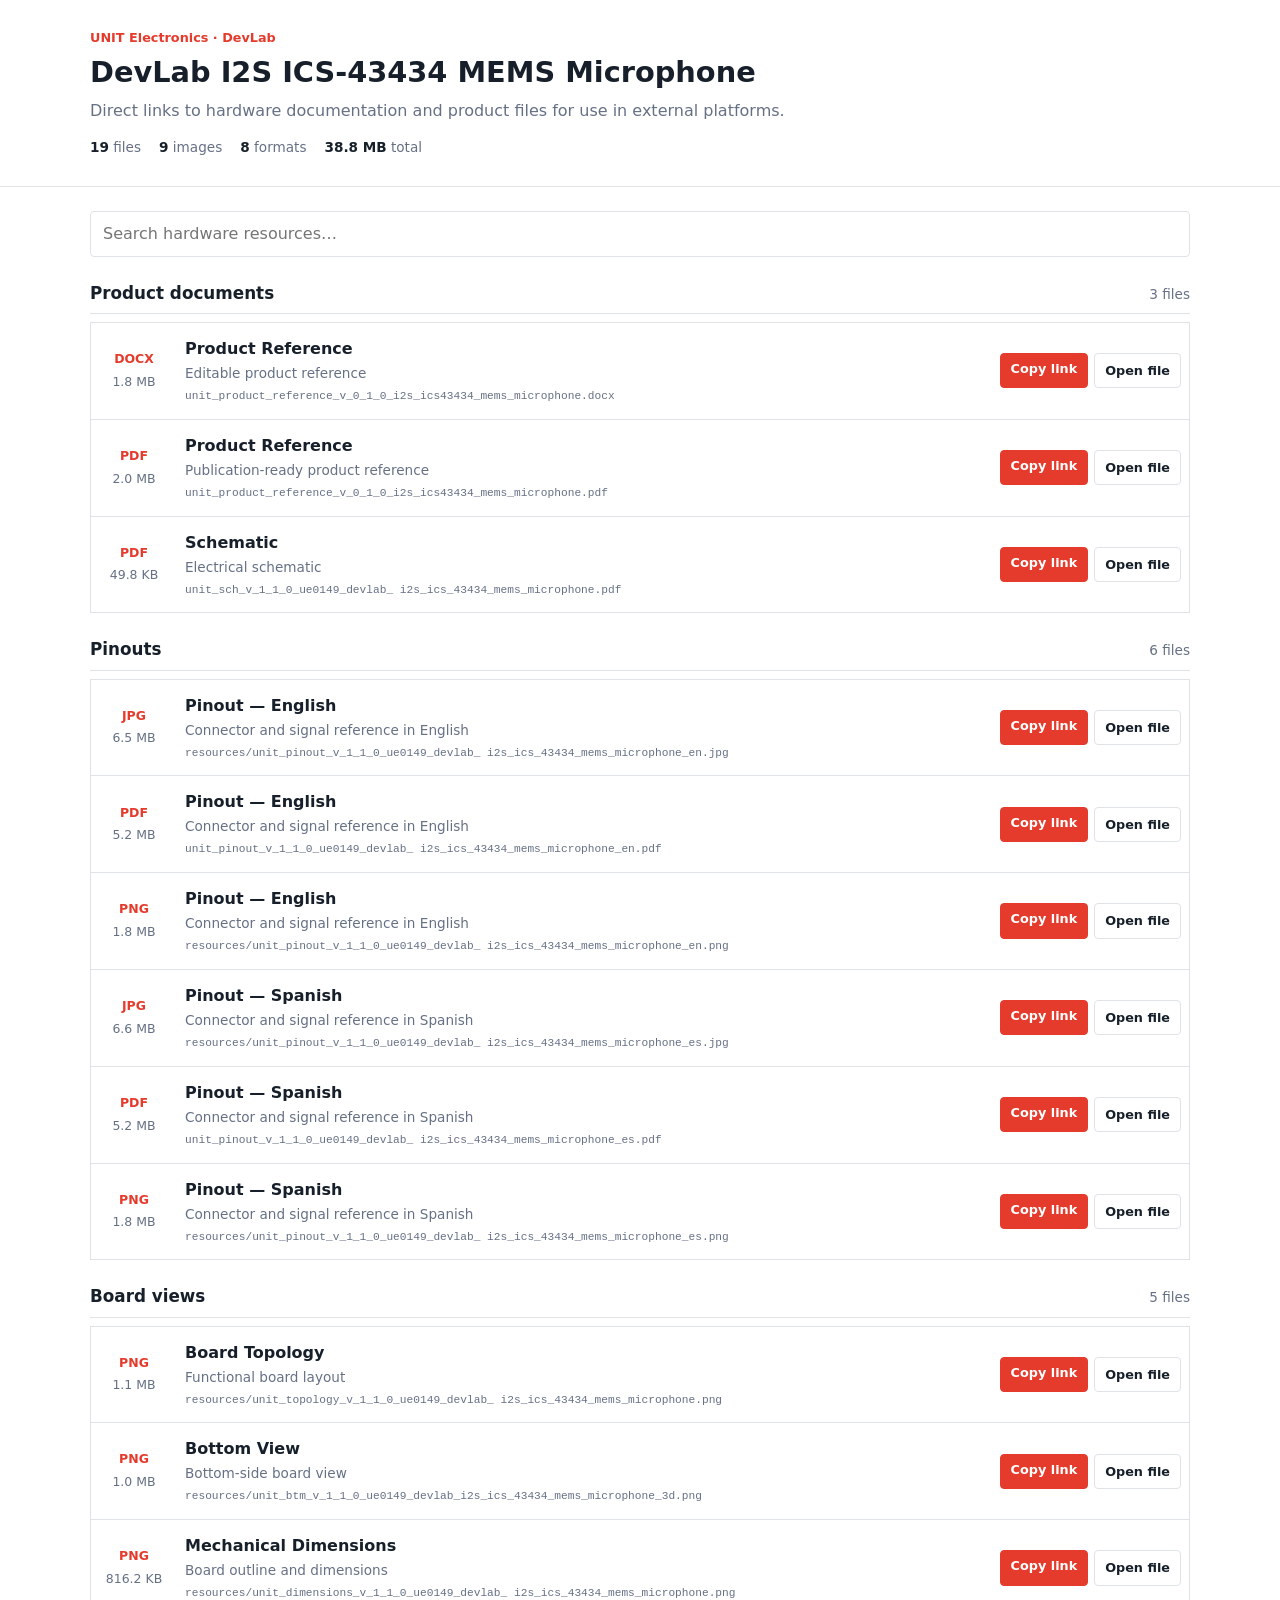
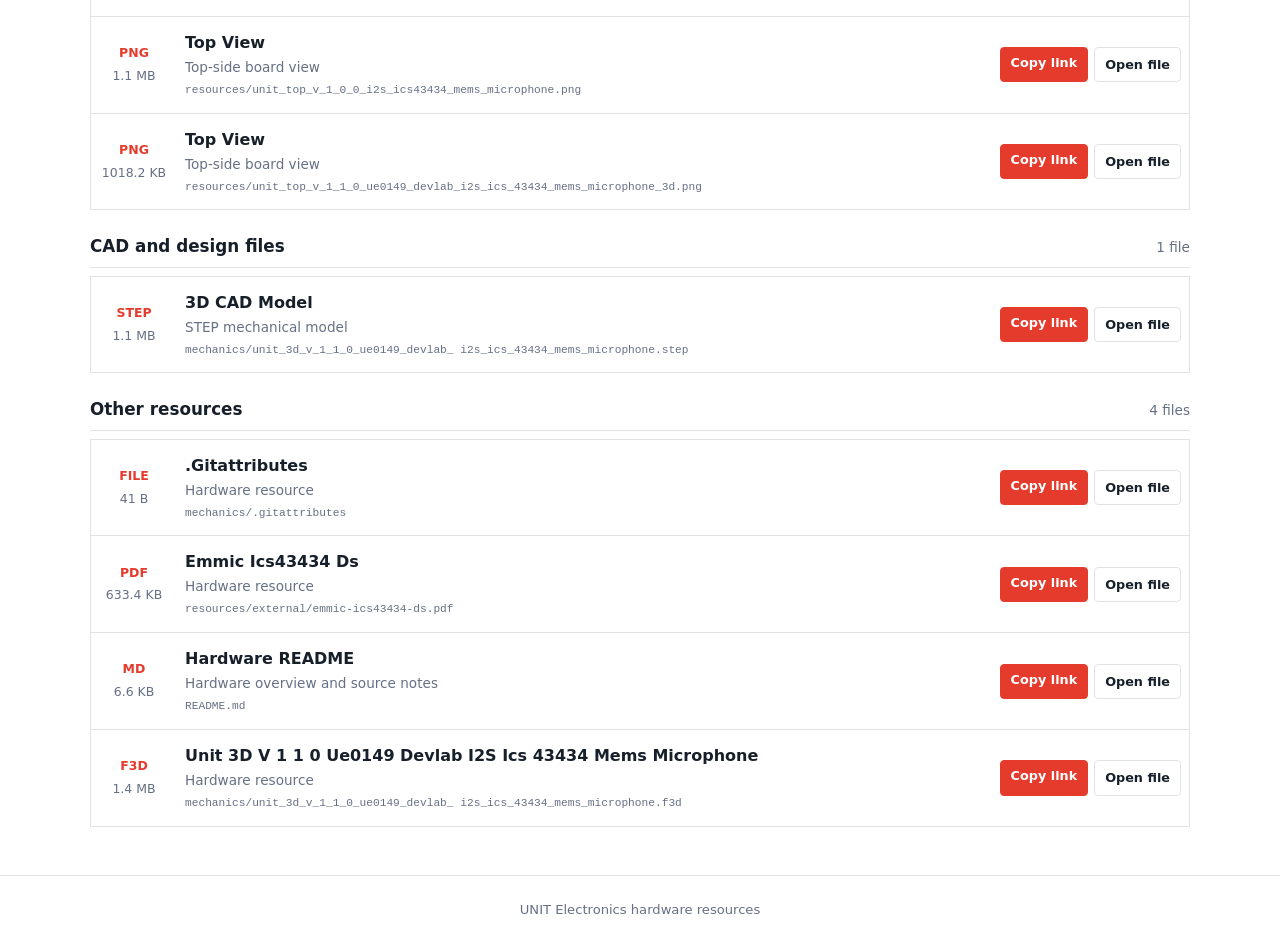
==== commit 7138a6b2: "Auto-update hardware documentation [skip ci]" ====
--- a/docs/index.html
+++ b/docs/index.html
@@ -462,7 +462,7 @@
         <article class="resource-item" data-search="hardware readme readme.md hardware overview and source notes">
           <div class="file-meta">
             <strong class="file-type">MD</strong>
-            <span class="file-size">5.6 KB</span>
+            <span class="file-size">6.6 KB</span>
           </div>
           <div class="resource-details">
             <h3>Hardware README</h3>
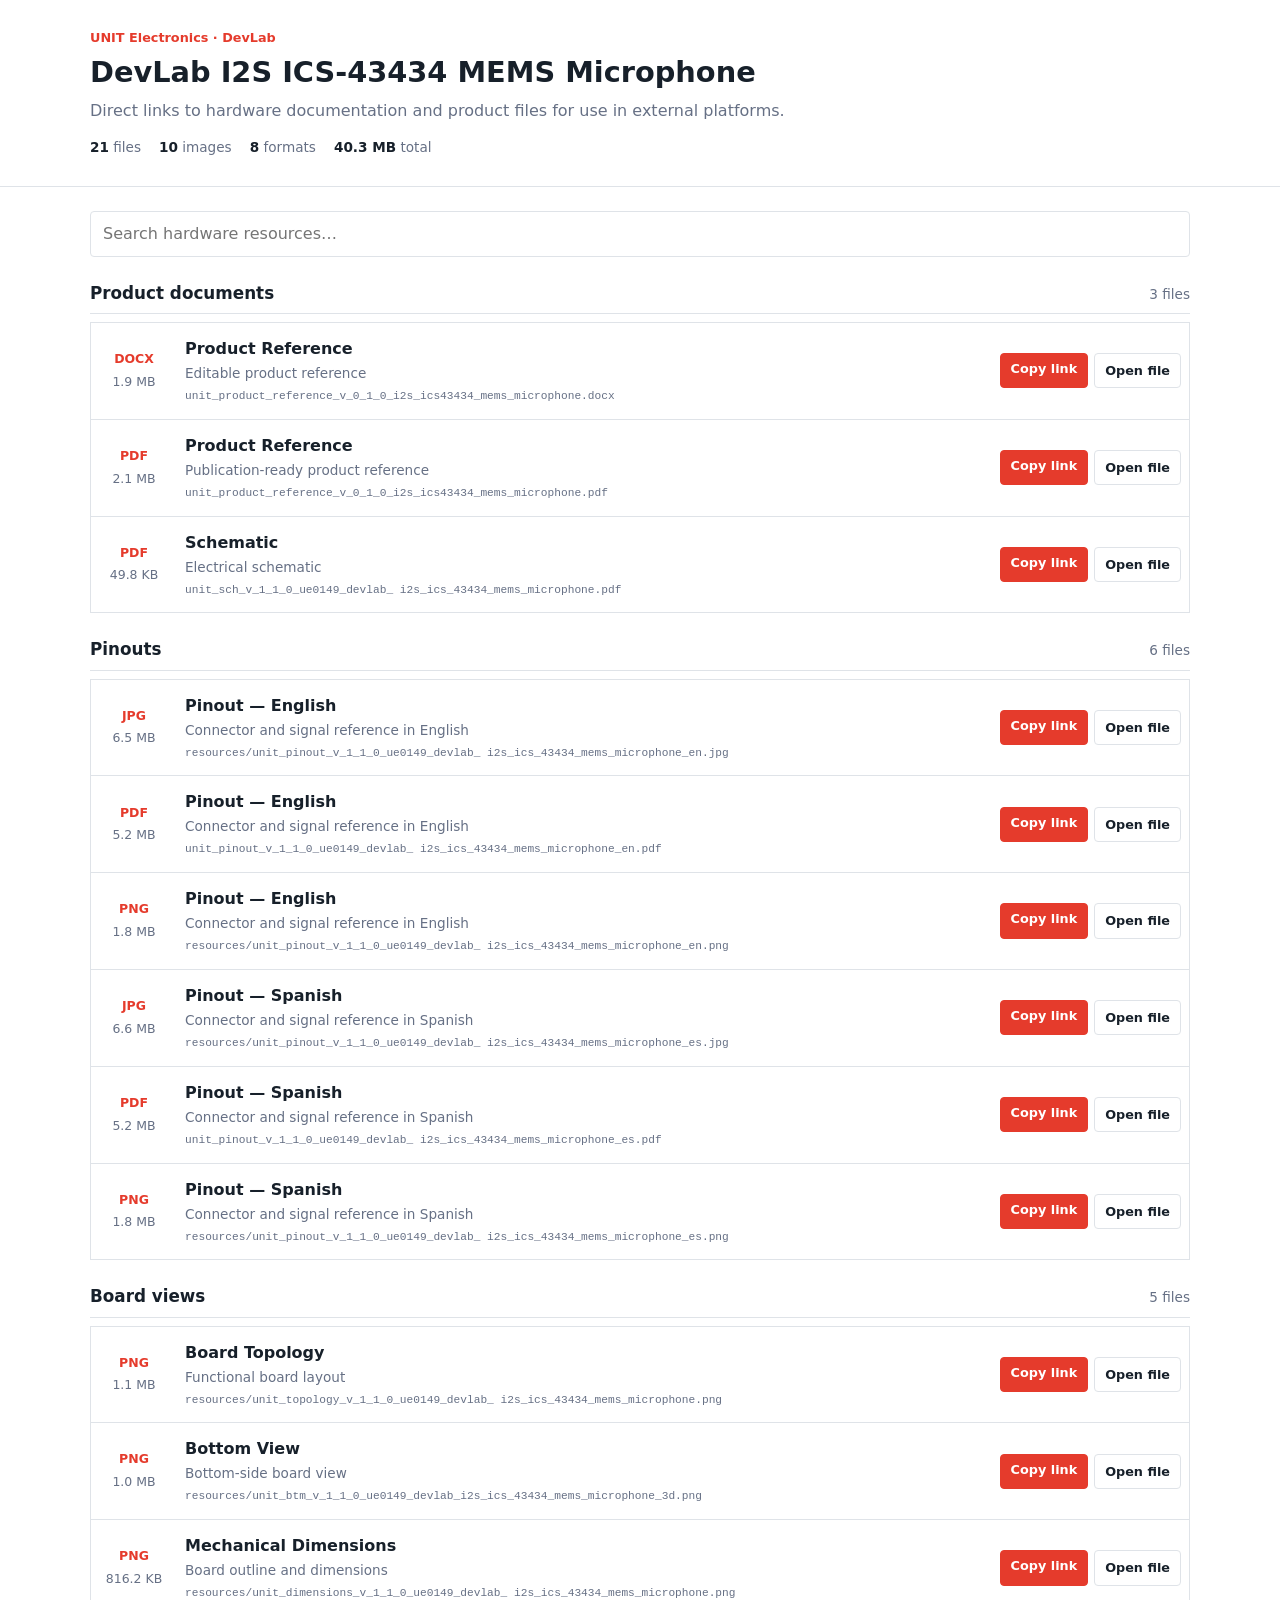
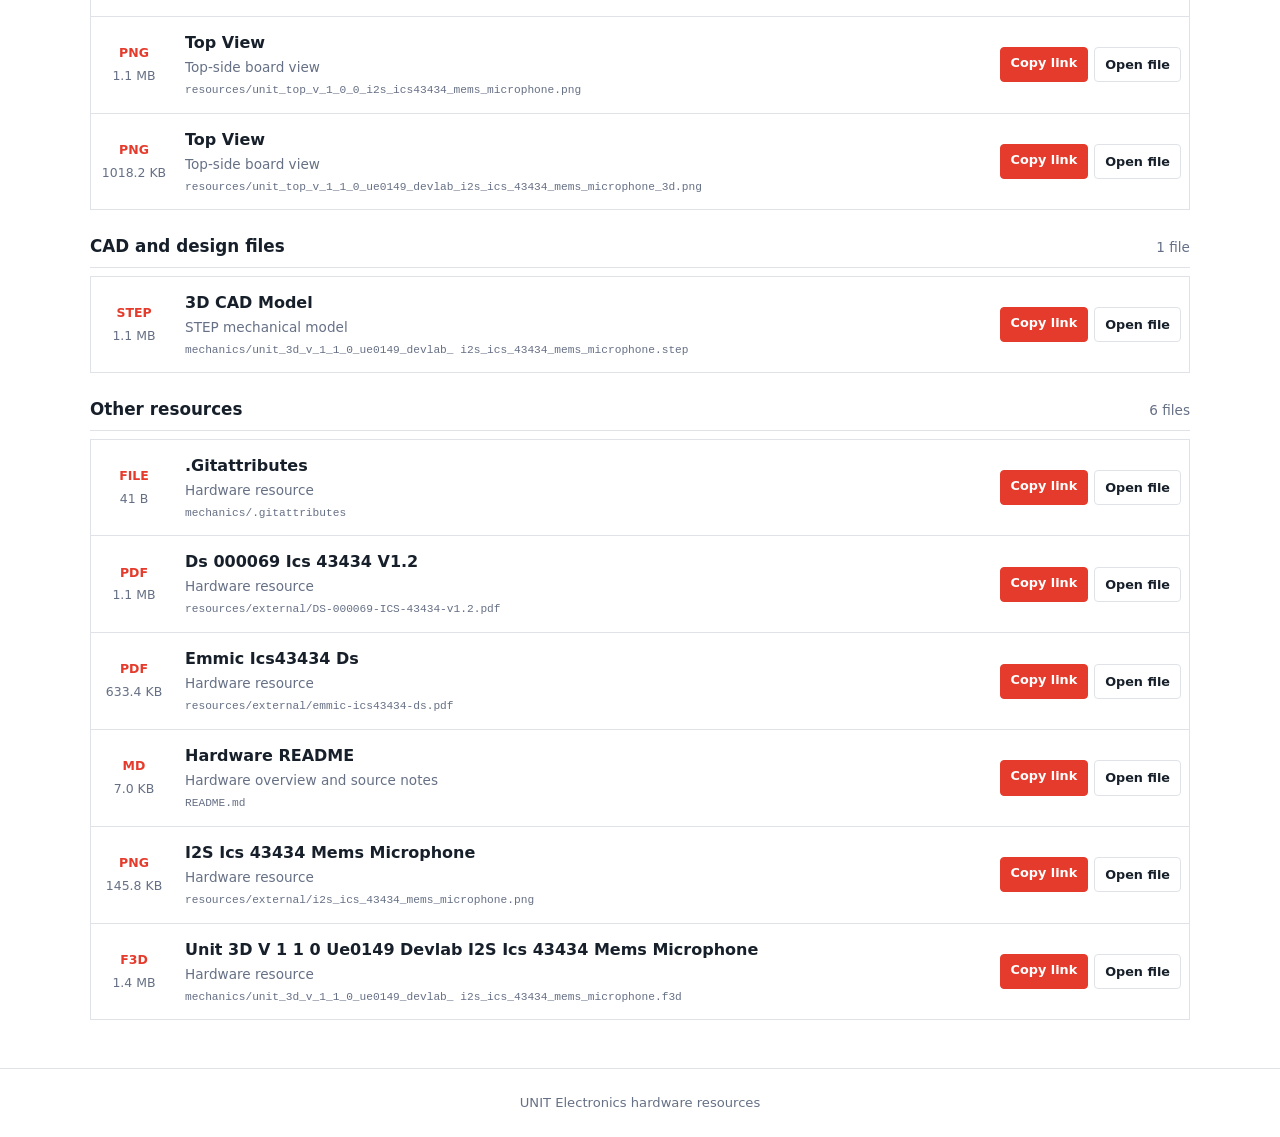
==== commit 2f9473cc: "Auto-update hardware documentation [skip ci]" ====
--- a/docs/index.html
+++ b/docs/index.html
@@ -140,10 +140,10 @@
       <h1>DevLab I2S ICS-43434 MEMS Microphone</h1>
       <p class="subtitle">Direct links to hardware documentation and product files for use in external platforms.</p>
       <div class="summary" aria-label="Resource summary">
-        <span><strong>19</strong> files</span>
-        <span><strong>9</strong> images</span>
+        <span><strong>21</strong> files</span>
+        <span><strong>10</strong> images</span>
         <span><strong>8</strong> formats</span>
-        <span><strong>38.8 MB</strong> total</span>
+        <span><strong>40.3 MB</strong> total</span>
       </div>
     </div>
   </header>
@@ -162,7 +162,7 @@
         <article class="resource-item" data-search="product reference unit_product_reference_v_0_1_0_i2s_ics43434_mems_microphone.docx editable product reference">
           <div class="file-meta">
             <strong class="file-type">DOCX</strong>
-            <span class="file-size">1.8 MB</span>
+            <span class="file-size">1.9 MB</span>
           </div>
           <div class="resource-details">
             <h3>Product Reference</h3>
@@ -178,7 +178,7 @@
         <article class="resource-item" data-search="product reference unit_product_reference_v_0_1_0_i2s_ics43434_mems_microphone.pdf publication-ready product reference">
           <div class="file-meta">
             <strong class="file-type">PDF</strong>
-            <span class="file-size">2.0 MB</span>
+            <span class="file-size">2.1 MB</span>
           </div>
           <div class="resource-details">
             <h3>Product Reference</h3>
@@ -424,7 +424,7 @@
       <section class="resource-section">
         <div class="section-heading">
           <h2>Other resources</h2>
-          <span>4 files</span>
+          <span>6 files</span>
         </div>
         <div class="resource-list">
         <article class="resource-item" data-search=".gitattributes mechanics/.gitattributes hardware resource">
@@ -443,6 +443,22 @@
           </div>
         </article>
 
+        <article class="resource-item" data-search="ds 000069 ics 43434 v1.2 resources/external/ds-000069-ics-43434-v1.2.pdf hardware resource">
+          <div class="file-meta">
+            <strong class="file-type">PDF</strong>
+            <span class="file-size">1.1 MB</span>
+          </div>
+          <div class="resource-details">
+            <h3>Ds 000069 Ics 43434 V1.2</h3>
+            <p>Hardware resource</p>
+            <code title="resources/external/DS-000069-ICS-43434-v1.2.pdf">resources/external/DS-000069-ICS-43434-v1.2.pdf</code>
+          </div>
+          <div class="actions">
+            <button class="button primary copy-link" type="button" data-url="resources/external/DS-000069-ICS-43434-v1.2.pdf">Copy link</button>
+            <a class="button" href="resources/external/DS-000069-ICS-43434-v1.2.pdf" target="_blank" rel="noopener">Open file</a>
+          </div>
+        </article>
+
         <article class="resource-item" data-search="emmic ics43434 ds resources/external/emmic-ics43434-ds.pdf hardware resource">
           <div class="file-meta">
             <strong class="file-type">PDF</strong>
@@ -462,7 +478,7 @@
         <article class="resource-item" data-search="hardware readme readme.md hardware overview and source notes">
           <div class="file-meta">
             <strong class="file-type">MD</strong>
-            <span class="file-size">6.6 KB</span>
+            <span class="file-size">7.0 KB</span>
           </div>
           <div class="resource-details">
             <h3>Hardware README</h3>
@@ -472,6 +488,22 @@
           <div class="actions">
             <button class="button primary copy-link" type="button" data-url="README.md">Copy link</button>
             <a class="button" href="README.md" target="_blank" rel="noopener">Open file</a>
+          </div>
+        </article>
+
+        <article class="resource-item" data-search="i2s ics 43434 mems microphone resources/external/i2s_ics_43434_mems_microphone.png hardware resource">
+          <div class="file-meta">
+            <strong class="file-type">PNG</strong>
+            <span class="file-size">145.8 KB</span>
+          </div>
+          <div class="resource-details">
+            <h3>I2S Ics 43434 Mems Microphone</h3>
+            <p>Hardware resource</p>
+            <code title="resources/external/i2s_ics_43434_mems_microphone.png">resources/external/i2s_ics_43434_mems_microphone.png</code>
+          </div>
+          <div class="actions">
+            <button class="button primary copy-link" type="button" data-url="resources/external/i2s_ics_43434_mems_microphone.png">Copy link</button>
+            <a class="button" href="resources/external/i2s_ics_43434_mems_microphone.png" target="_blank" rel="noopener">Open file</a>
           </div>
         </article>
 
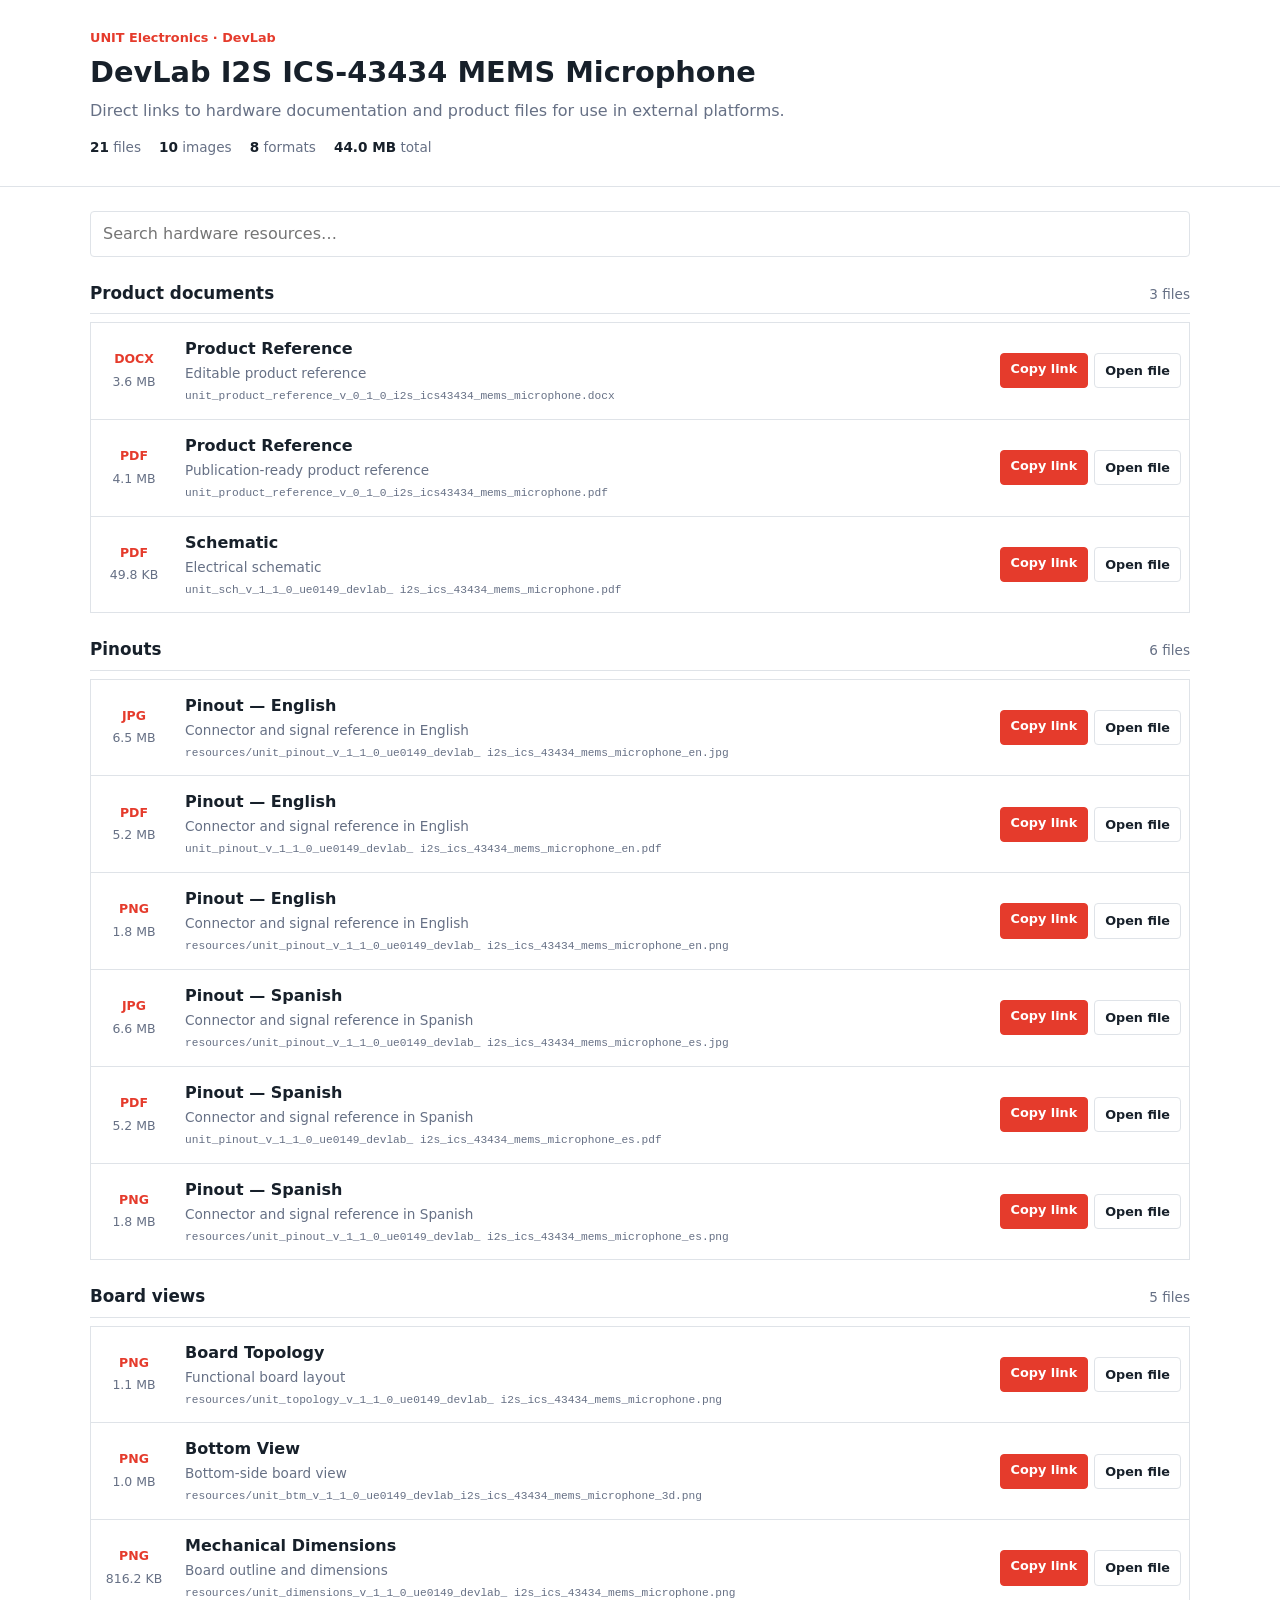
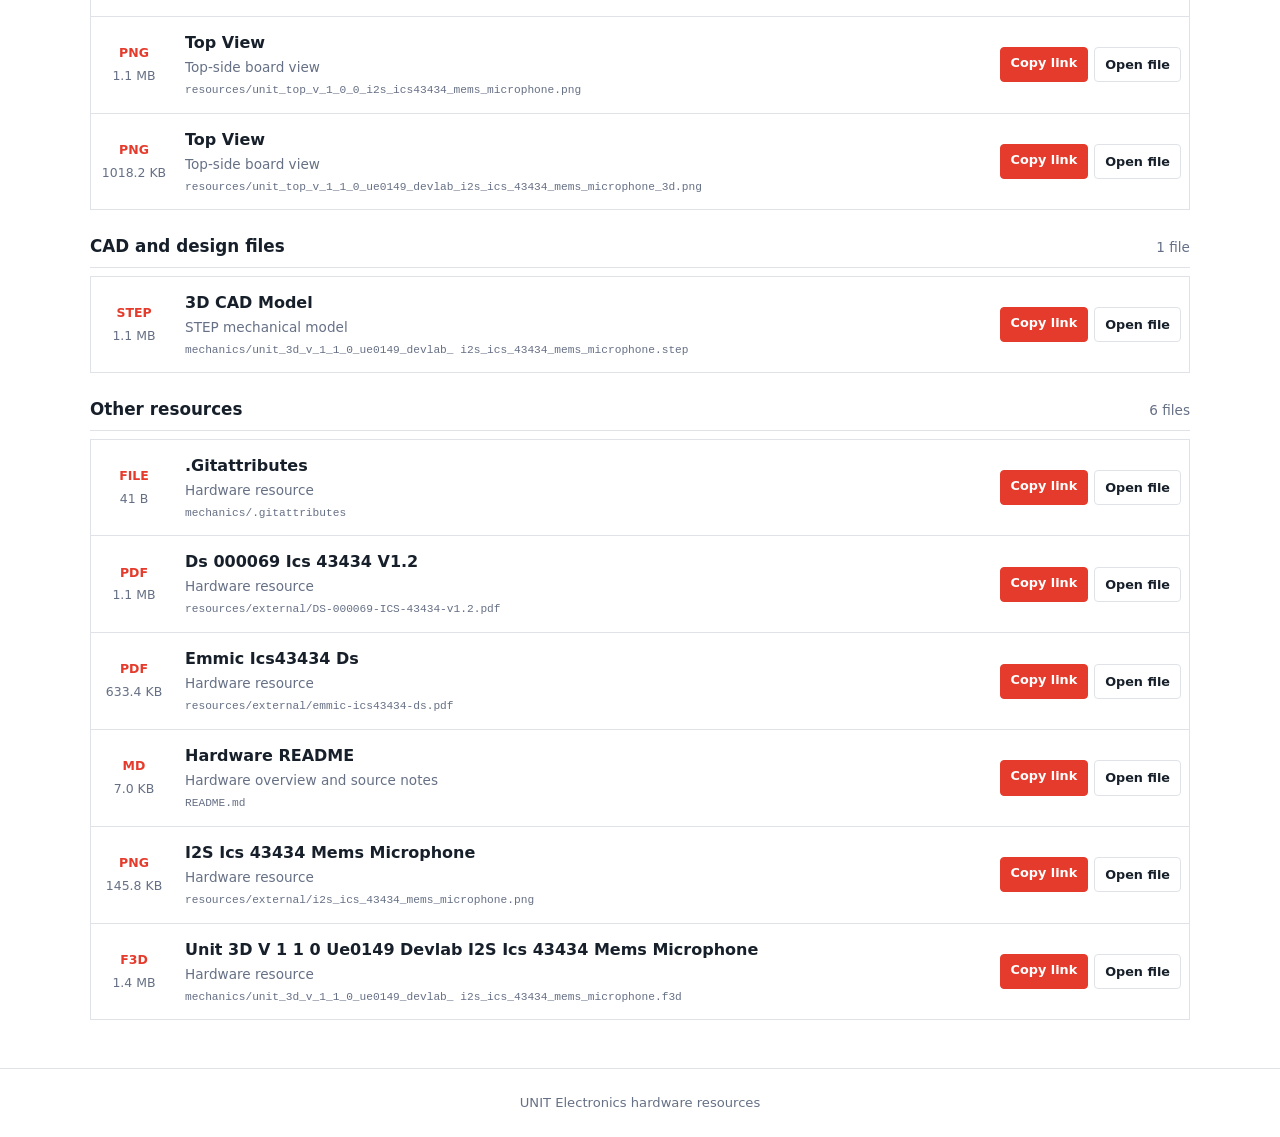
==== commit 2eef1502: "Auto-update hardware documentation [skip ci]" ====
--- a/docs/index.html
+++ b/docs/index.html
@@ -143,7 +143,7 @@
         <span><strong>21</strong> files</span>
         <span><strong>10</strong> images</span>
         <span><strong>8</strong> formats</span>
-        <span><strong>40.3 MB</strong> total</span>
+        <span><strong>44.0 MB</strong> total</span>
       </div>
     </div>
   </header>
@@ -162,7 +162,7 @@
         <article class="resource-item" data-search="product reference unit_product_reference_v_0_1_0_i2s_ics43434_mems_microphone.docx editable product reference">
           <div class="file-meta">
             <strong class="file-type">DOCX</strong>
-            <span class="file-size">1.9 MB</span>
+            <span class="file-size">3.6 MB</span>
           </div>
           <div class="resource-details">
             <h3>Product Reference</h3>
@@ -178,7 +178,7 @@
         <article class="resource-item" data-search="product reference unit_product_reference_v_0_1_0_i2s_ics43434_mems_microphone.pdf publication-ready product reference">
           <div class="file-meta">
             <strong class="file-type">PDF</strong>
-            <span class="file-size">2.1 MB</span>
+            <span class="file-size">4.1 MB</span>
           </div>
           <div class="resource-details">
             <h3>Product Reference</h3>
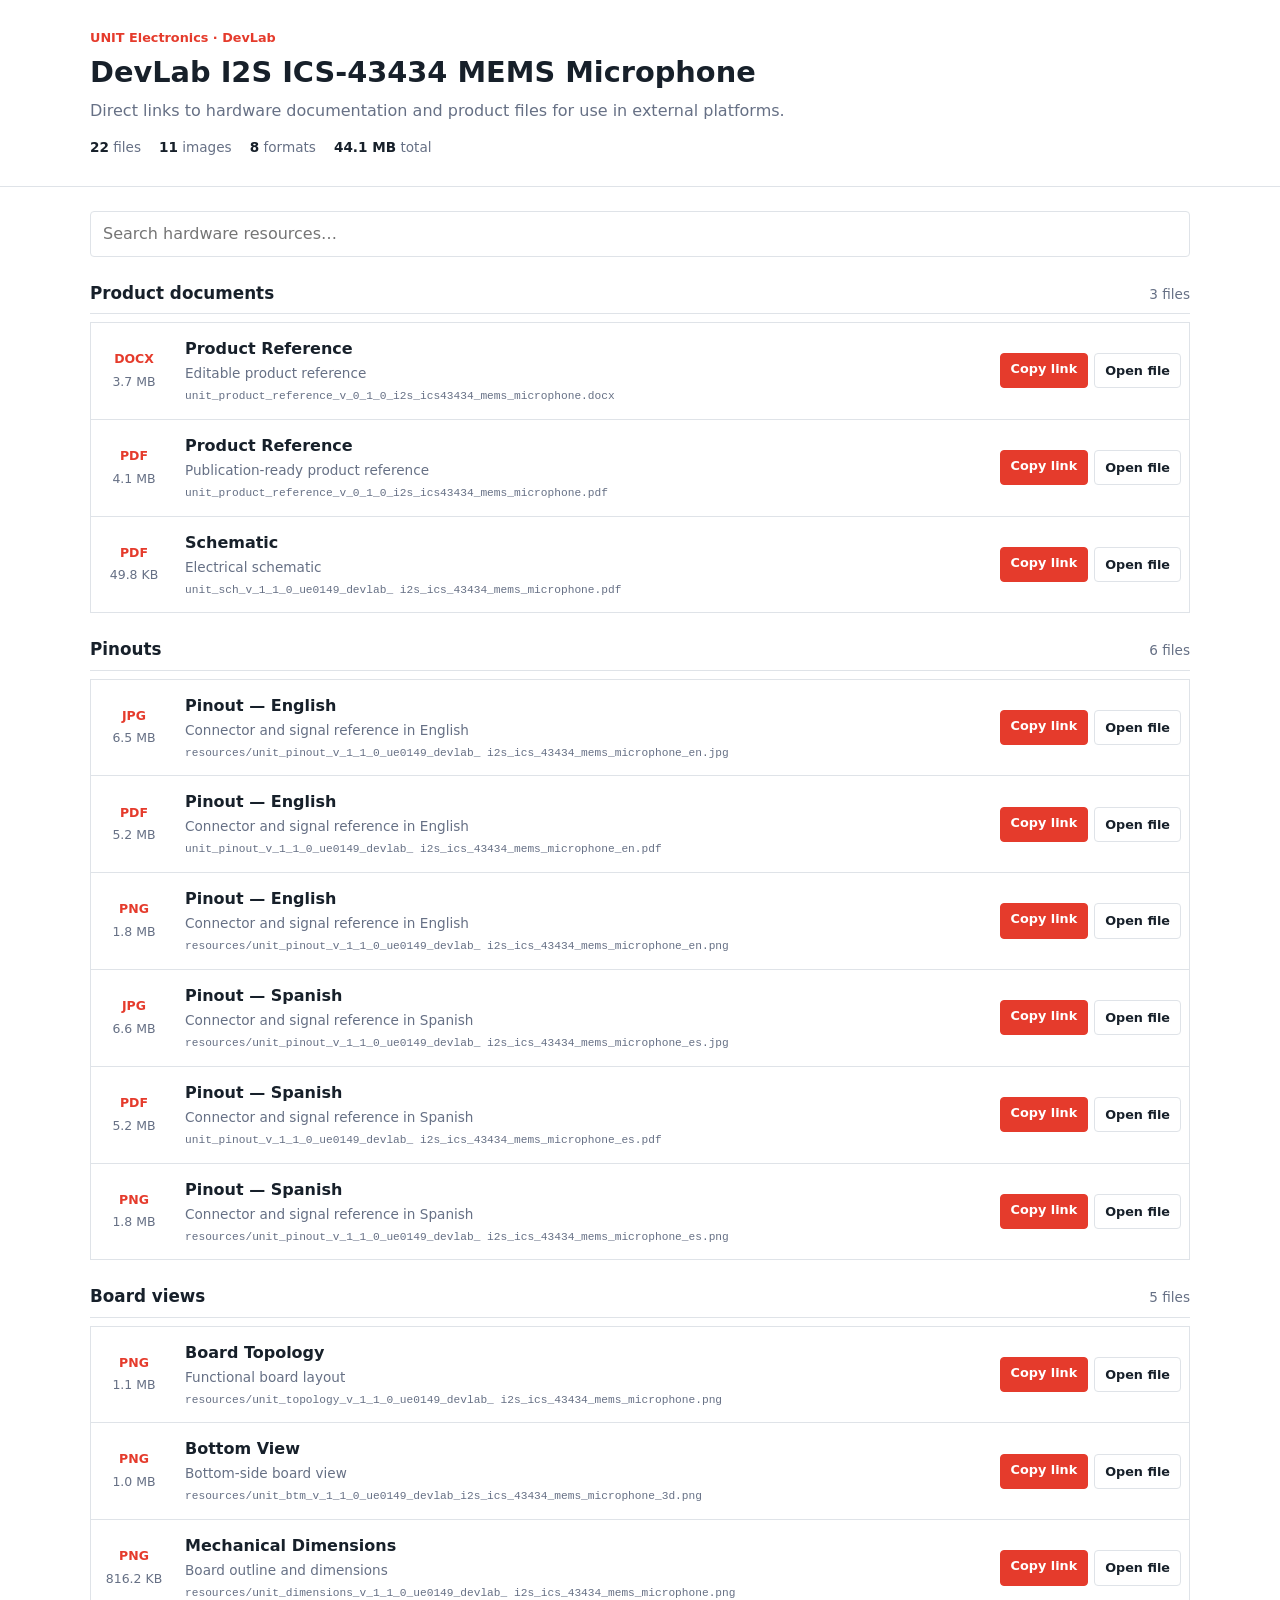
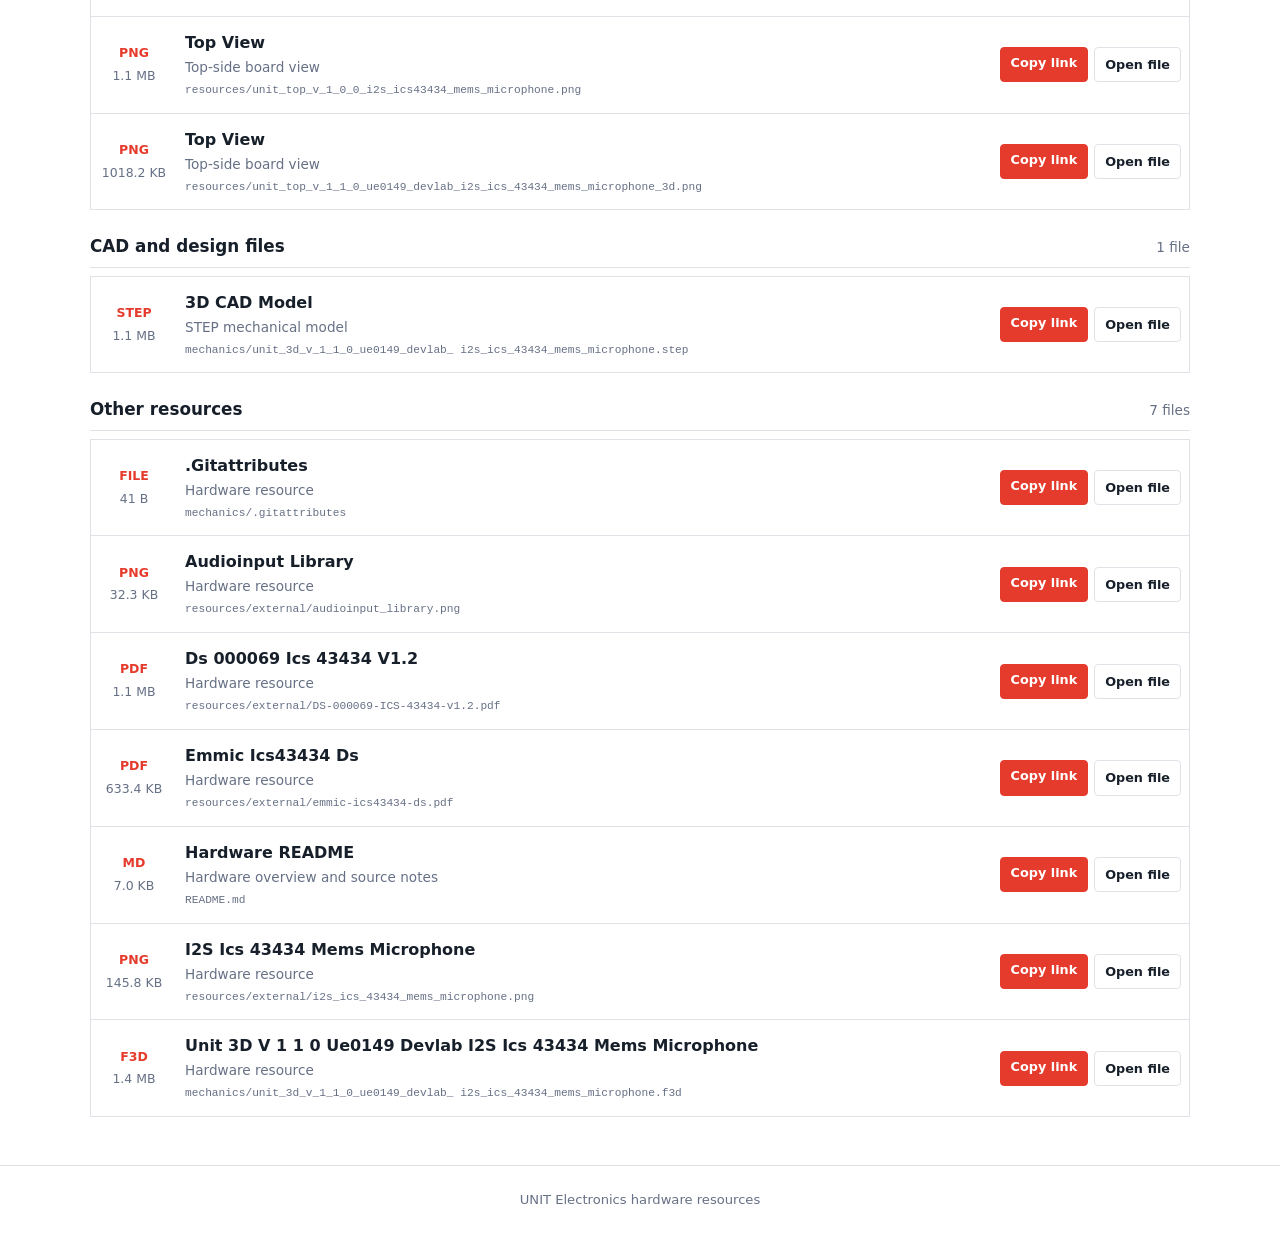
==== commit bdd71202: "Auto-update hardware documentation [skip ci]" ====
--- a/docs/index.html
+++ b/docs/index.html
@@ -140,10 +140,10 @@
       <h1>DevLab I2S ICS-43434 MEMS Microphone</h1>
       <p class="subtitle">Direct links to hardware documentation and product files for use in external platforms.</p>
       <div class="summary" aria-label="Resource summary">
-        <span><strong>21</strong> files</span>
-        <span><strong>10</strong> images</span>
+        <span><strong>22</strong> files</span>
+        <span><strong>11</strong> images</span>
         <span><strong>8</strong> formats</span>
-        <span><strong>44.0 MB</strong> total</span>
+        <span><strong>44.1 MB</strong> total</span>
       </div>
     </div>
   </header>
@@ -162,7 +162,7 @@
         <article class="resource-item" data-search="product reference unit_product_reference_v_0_1_0_i2s_ics43434_mems_microphone.docx editable product reference">
           <div class="file-meta">
             <strong class="file-type">DOCX</strong>
-            <span class="file-size">3.6 MB</span>
+            <span class="file-size">3.7 MB</span>
           </div>
           <div class="resource-details">
             <h3>Product Reference</h3>
@@ -424,7 +424,7 @@
       <section class="resource-section">
         <div class="section-heading">
           <h2>Other resources</h2>
-          <span>6 files</span>
+          <span>7 files</span>
         </div>
         <div class="resource-list">
         <article class="resource-item" data-search=".gitattributes mechanics/.gitattributes hardware resource">
@@ -440,6 +440,22 @@
           <div class="actions">
             <button class="button primary copy-link" type="button" data-url="mechanics/.gitattributes">Copy link</button>
             <a class="button" href="mechanics/.gitattributes" target="_blank" rel="noopener">Open file</a>
+          </div>
+        </article>
+
+        <article class="resource-item" data-search="audioinput library resources/external/audioinput_library.png hardware resource">
+          <div class="file-meta">
+            <strong class="file-type">PNG</strong>
+            <span class="file-size">32.3 KB</span>
+          </div>
+          <div class="resource-details">
+            <h3>Audioinput Library</h3>
+            <p>Hardware resource</p>
+            <code title="resources/external/audioinput_library.png">resources/external/audioinput_library.png</code>
+          </div>
+          <div class="actions">
+            <button class="button primary copy-link" type="button" data-url="resources/external/audioinput_library.png">Copy link</button>
+            <a class="button" href="resources/external/audioinput_library.png" target="_blank" rel="noopener">Open file</a>
           </div>
         </article>
 
